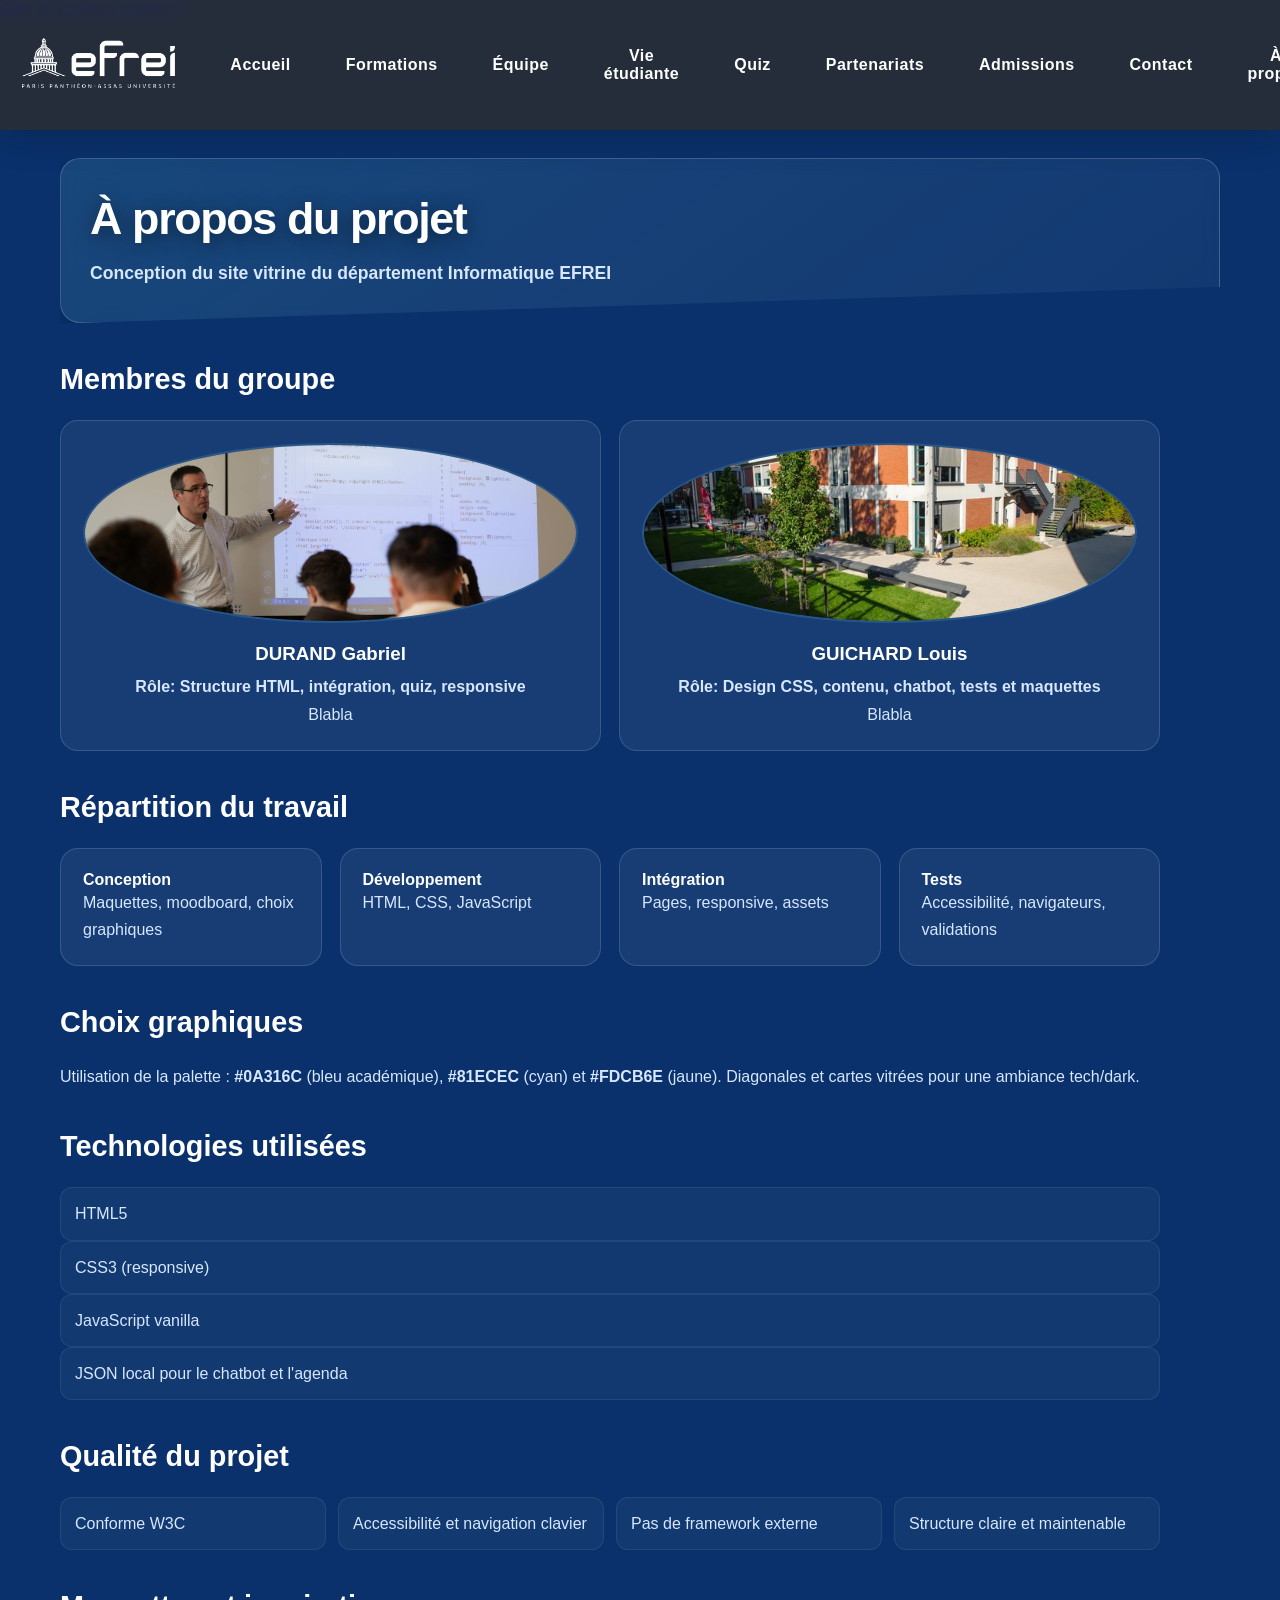
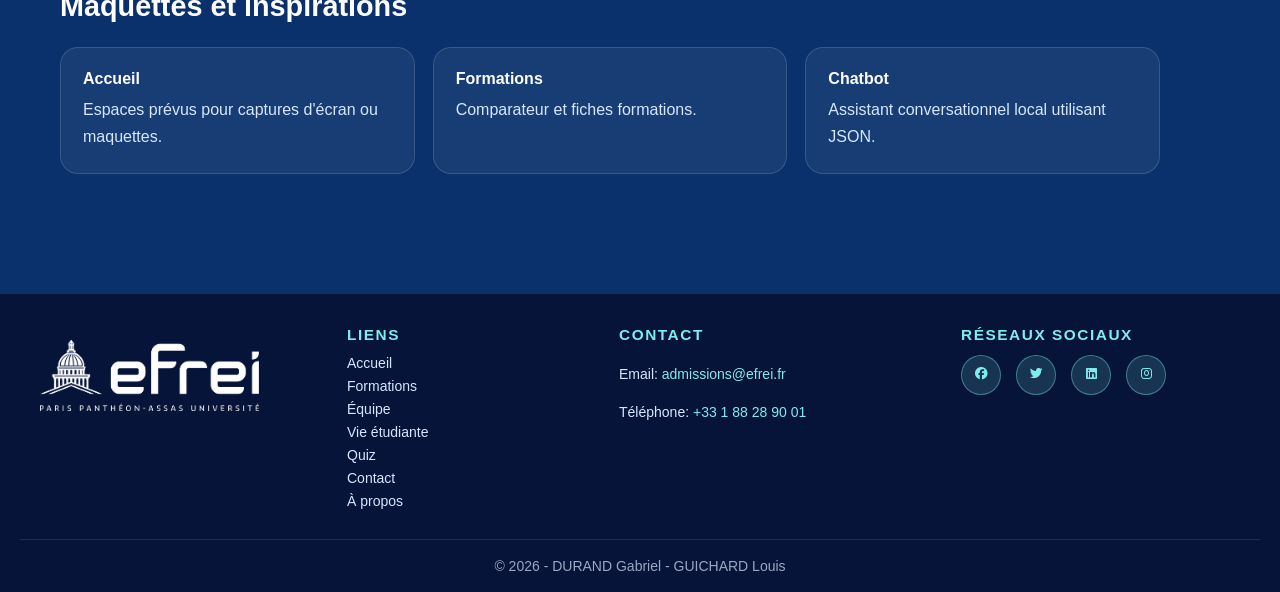
==== html/a-propos.html @ 3ad8672e "Ajout pages (a ameliorer) Co-Authored-By: xxLoops <118184696+xxLoops@users.noreply.github.com>" ====
<!DOCTYPE html>
<html lang="fr">
<head>
    <meta charset="UTF-8">
    <meta name="viewport" content="width=device-width, initial-scale=1.0">
    <title>À propos du projet</title>
    <link rel="stylesheet" href="../css/style.css">
    <link rel="stylesheet" href="../css/_append.css">
    <link rel="stylesheet" href="https://cdnjs.cloudflare.com/ajax/libs/font-awesome/6.5.0/css/all.min.css">
</head>
<body class="about-project-page">
    <a class="skip-link" href="#main-content">Aller au contenu principal</a>
    <header class="site-header">
        <nav class="header-nav" id="main-nav">
            <a class="logo-link" href="accueil.html">
                <img src="../data/LOGO_EFREI-PRINT_EFREI-WEB.png" alt="Logo EFREI" class="logo">
            </a>
            <button class="nav-toggle" aria-label="Ouvrir le menu" aria-expanded="false" aria-controls="main-nav">☰</button>
            <a href="accueil.html">Accueil</a>
            <a href="formations.html">Formations</a>
            <a href="equipe.html">Équipe</a>
            <a href="vie-etudiante.html">Vie étudiante</a>
            <a href="quiz.html">Quiz</a>
            <a href="partenariats.html">Partenariats</a>
            <a href="admissions.html">Admissions</a>
            <a href="contact.html">Contact</a>
            <a href="a-propos.html">À propos</a>
        </nav>
    </header>

    <main id="main-content" class="page-content formations-content">
        <section class="about-hero formations-hero">
            <div class="about-hero-inner">
                <h1>À propos du projet</h1>
                <p class="lead">Conception du site vitrine du département Informatique EFREI</p>
            </div>
        </section>

        <section class="member-grid">
            <h2>Membres du groupe</h2>
            <div class="members">
                <article class="member-card">
                    <img src="../data/Efrei-equipe.jpg" alt="Illustration du projet EFREI pour Gabriel DURAND">
                    <h3>DURAND Gabriel</h3>
                    <p class="role">Rôle: <span id="gabriel-role">Structure HTML, intégration, quiz, responsive</span></p>
                    <p class="bio">Blabla</p>
                </article>
                <article class="member-card">
                    <img src="../data/efrei-team-space.jpg" alt="Illustration du projet EFREI pour Louis GUICHARD">
                    <h3>GUICHARD Louis</h3>
                    <p class="role">Rôle: <span id="louis-role">Design CSS, contenu, chatbot, tests et maquettes</span></p>
                    <p class="bio">Blabla</p>
                </article>
            </div>
        </section>

        <section class="process-timeline">
            <h2>Répartition du travail</h2>
            <div class="timeline-grid">
                <div class="timeline-item"><strong>Conception</strong><p>Maquettes, moodboard, choix graphiques</p></div>
                <div class="timeline-item"><strong>Développement</strong><p>HTML, CSS, JavaScript</p></div>
                <div class="timeline-item"><strong>Intégration</strong><p>Pages, responsive, assets</p></div>
                <div class="timeline-item"><strong>Tests</strong><p>Accessibilité, navigateurs, validations</p></div>
            </div>
        </section>

        <section class="choices">
            <h2>Choix graphiques</h2>
            <p>Utilisation de la palette : <strong>#0A316C</strong> (bleu académique), <strong>#81ECEC</strong> (cyan) et <strong>#FDCB6E</strong> (jaune). Diagonales et cartes vitrées pour une ambiance tech/dark.</p>
        </section>

        <section class="technologies">
            <h2>Technologies utilisées</h2>
            <ul>
                <li>HTML5</li>
                <li>CSS3 (responsive)</li>
                <li>JavaScript vanilla</li>
                <li>JSON local pour le chatbot et l'agenda</li>
            </ul>
        </section>

        <section class="quality-grid">
            <h2>Qualité du projet</h2>
            <ul>
                <li>Conforme W3C</li>
                <li>Accessibilité et navigation clavier</li>
                <li>Pas de framework externe</li>
                <li>Structure claire et maintenable</li>
            </ul>
        </section>

        <section class="mockup-preview-grid">
            <h2>Maquettes et inspirations</h2>
            <div class="mockups">
                <article class="mockup-card">
                    <h4>Accueil</h4>
                    <p>Espaces prévus pour captures d'écran ou maquettes.</p>
                </article>
                <article class="mockup-card">
                    <h4>Formations</h4>
                    <p>Comparateur et fiches formations.</p>
                </article>
                <article class="mockup-card">
                    <h4>Chatbot</h4>
                    <p>Assistant conversationnel local utilisant JSON.</p>
                </article>
            </div>
        </section>
    </main>

    <footer>
        <div class="footer-content">
            <div class="footer-section">
                <img src="../data/LOGO_EFREI-PRINT_EFREI-WEB.png" alt="Logo EFREI" class="footer-logo">
            </div>
            <div class="footer-section">
                <h4>Liens</h4>
                <ul>
                    <li><a href="accueil.html">Accueil</a></li>
                    <li><a href="formations.html">Formations</a></li>
                    <li><a href="equipe.html">Équipe</a></li>
                    <li><a href="vie-etudiante.html">Vie étudiante</a></li>
                    <li><a href="quiz.html">Quiz</a></li>
                    <li><a href="contact.html">Contact</a></li>
                    <li><a href="a-propos.html">À propos</a></li>
                </ul>
            </div>
            <div class="footer-section">
                <h4>Contact</h4>
                <p>Email: <a href="mailto:admissions@efrei.fr">admissions@efrei.fr</a></p>
                <p>Téléphone: <a href="tel:+33188289001">+33 1 88 28 90 01</a></p>
            </div>
            <div class="footer-section">
                <h4>Réseaux sociaux</h4>
                <div class="social-links">
                    <a href="https://www.facebook.com/EfreiParis" target="_blank" rel="noopener noreferrer" aria-label="Suivre EFREI sur Facebook"><i class="fab fa-facebook"></i></a>
                    <a href="https://twitter.com/efrei_paris" target="_blank" rel="noopener noreferrer" aria-label="Suivre EFREI sur Twitter"><i class="fab fa-twitter"></i></a>
                    <a href="https://www.linkedin.com/school/efrei/" target="_blank" rel="noopener noreferrer" aria-label="Suivre EFREI sur LinkedIn"><i class="fab fa-linkedin"></i></a>
                    <a href="https://www.instagram.com/efrei_paris/" target="_blank" rel="noopener noreferrer" aria-label="Suivre EFREI sur Instagram"><i class="fab fa-instagram"></i></a>
                </div>
            </div>
        </div>
        <div class="footer-bottom">
            <p>&copy; 2026 - DURAND Gabriel - GUICHARD Louis</p>
        </div>
    </footer>

    <script src="../js/navigation.js"></script>
    <script src="../js/quickCards.js"></script>
    <script src="../js/chatbot.js"></script>
</body>
</html>
---- css/style.css ----
*, *::before, *::after {
    box-sizing: border-box;
}
@import url('https://fonts.googleapis.com/css2?family=Poppins:wght@400;600;700&display=swap');

body {
    font-family: 'Poppins', Arial, sans-serif;
    margin: 0;
    padding: 0;
    background-color: #0A316C;
    min-height: 100vh;
    overflow-x: hidden;
}
.accueil-page .hero-section {
    padding-top: 120px;
}
.stats-section {
    padding: 40px 20px 60px;
    max-width: 1200px;
    margin: 0 auto;
    color: #ffffff;
}
.section-subtitle {
    margin: 0 0 30px;
    font-size: 1.2em;
    font-weight: 700;
    letter-spacing: 0.18em;
    color: #81ECEC;
    text-transform: uppercase;
}
.stats-grid {
    display: grid;
    grid-template-columns: repeat(auto-fit, minmax(220px, 1fr));
    gap: 24px;
}
.quick-section {
    padding: 40px 20px 60px;
    max-width: 1200px;
    margin: 0 auto;
    color: #ffffff;
}
.quick-grid {
    display: grid;
    grid-template-columns: repeat(auto-fit, minmax(220px, 1fr));
    gap: 24px;
}
.quick-card {
    display: flex;
    flex-direction: column;
    position: relative;
    background: rgba(255, 255, 255, 0.06);
    border: 1px solid rgba(255, 255, 255, 0.15);
    border-radius: 18px;
    padding: 0;
    text-decoration: none;
    color: #ffffff;
    overflow: hidden;
    transition: transform 0.3s ease, border-color 0.3s ease, background-color 0.3s ease;
}
.quick-card:hover {
    transform: translateY(-6px);
    border-color: rgba(129, 236, 236, 0.6);
    background: rgba(255, 255, 255, 0.12);
}
.quick-card-media {
    width: 100%;
    min-height: 210px;
    background: linear-gradient(145deg, rgba(129, 236, 236, 0.1), rgba(255, 255, 255, 0.04));
}
.quick-card img,
.quick-card-media img {
    width: 100%;
    height: 100%;
    display: block;
    object-fit: cover;
}
.quick-card-content {
    padding: 24px;
    display: flex;
    flex-direction: column;
    justify-content: space-between;
    min-height: 160px;
}
.quick-card h3 {
    margin: 0 0 10px;
    font-size: 1.8rem;
}
.quick-card p {
    margin: 0;
    color: #d6e7ff;
    font-size: 1em;
    line-height: 1.7;
}
.quick-card-overlay {
    position: absolute;
    top: 0;
    left: 0;
    right: 0;
    bottom: 0;
    background: rgba(10, 49, 108, 0.75);
    display: flex;
    align-items: center;
    justify-content: center;
    font-size: 1.8rem;
    font-weight: 700;
    color: #ffffff;
    opacity: 0;
    transition: opacity 0.3s ease;
    z-index: 5;
    pointer-events: none;
}
.quick-card-overlay.active {
    opacity: 1;
}
.stat-card {
    background: rgba(255, 255, 255, 0.08);
    border: 1px solid rgba(255, 255, 255, 0.12);
    border-radius: 18px;
    padding: 28px 24px;
    backdrop-filter: blur(10px);
    box-shadow: 0 18px 40px rgba(0, 0, 0, 0.2);
    transition: transform 0.3s ease, border-color 0.3s ease;
}
.stat-card:hover {
    transform: translateY(-6px);
    border-color: rgba(129, 236, 236, 0.6);
}
.stat-card h2 {
    margin: 0 0 12px;
    font-size: 4rem;
    color: #ffffff;
    letter-spacing: -0.04em;
    font-weight: 800;
}
.stat-card p {
    margin: 0;
    color: #d6e7ff;
    font-size: 1.05em;
    line-height: 1.5;
}
.hero-section {
    position: relative;
    display: flex;
    flex-direction: column;
    justify-content: space-between;
    min-height: 80vh;
    background: url('../data/Efrei-campus.jpg') no-repeat center/cover;
    background-attachment: fixed;
    padding: 30px 20px 40px;
    border-radius: 0;
    overflow: hidden;
    box-shadow: 0 30px 60px rgba(0, 0, 0, 0.2);
    margin: 0;
    width: 100%;
    max-width: 100%;
}
.hero-section::before {
    content: '';
    position: absolute;
    inset: 0;
    background: linear-gradient(180deg, rgba(10, 49, 108, 0.65) 0%, rgba(10, 49, 108, 0.35) 40%, rgba(255, 255, 255, 0.05) 100%);
    z-index: 0;
}
header,
main {
    position: relative;
    z-index: 1;
}
.accueil-page header,
.site-header {
    background: rgba(10, 49, 108, 0.42);
    border: none;
    backdrop-filter: blur(10px);
    color: #ffffff;
    padding: 20px 20px 20px 40px;
    text-align: center;
    position: absolute;
    top: 20px;
    left: 20px;
    right: 20px;
    width: auto;
    font-family: 'Poppins', sans-serif;
}
.accueil-page header {
    z-index: 20;
    border-radius: 18px;
    transition: background-color 0.3s ease, box-shadow 0.3s ease, width 0.3s ease, left 0.3s ease, right 0.3s ease, top 0.3s ease, border-radius 0.3s ease;
}
.accueil-page.is-scrolled header {
    position: fixed;
    top: 0;
    left: 0;
    right: 0;
    width: 100%;
    border-radius: 0;
    background: rgba(45, 45, 45, 0.78);
    box-shadow: 0 10px 30px rgba(0, 0, 0, 0.18);
}
.header-nav {
    display: flex;
    align-items: center;
    justify-content: flex-start;
    gap: 40px;
}
.logo {
    height: 50px;
    width: auto;
    filter: brightness(0) invert(1);
}
nav {
    margin: 20px 0;
}
nav a {
    margin-right: 15px;
    text-decoration: none;
    color: #ffffff;
    font-weight: 600;
    font-family: 'Poppins', sans-serif;
    letter-spacing: 0.03em;
}
nav a:hover {
    color: #81ECEC;
}
main {
    text-align: left;
    align-self: flex-start;
    padding: 40px 30px;
    background: transparent;
    border-radius: 0;
    box-shadow: none;
    margin-top: auto;
    max-width: 600px;
}
.campus-image {
    width: 100%;
    max-width: 800px;
    height: auto;
    border-radius: 10px;
    margin-bottom: 30px;
}
main h1 {
    font-size: 3.5em;
    color: #ffffff;
    margin-bottom: 30px;
    font-weight: 700;
    font-family: 'Poppins', sans-serif;
    letter-spacing: -0.03em;
    text-shadow: 0 4px 20px rgba(0,0,0,0.5);
}
.cta-button {
    display: inline-block;
    background-color: #0A316C;
    color: #ffffff;
    padding: 15px 30px;
    border: none;
    border-radius: 5px;
    font-size: 1.2em;
    font-weight: bold;
    font-family: 'Poppins', sans-serif;
    text-decoration: none;
    cursor: pointer;
    transition: background-color 0.3s;
}
.cta-button:hover {
    background-color: #062147;
}
footer {
    background-color: #051438;
    color: #ffffff;
    padding: 32px 20px 18px;
    margin-top: 60px;
    font-size: 14px;
}

.footer-content {
    display: grid;
    grid-template-columns: repeat(auto-fit, minmax(200px, 1fr));
    max-width: 1200px;
    margin: 0 auto 23px;
    gap: 28px;
}

.footer-section {
    display: flex;
    flex-direction: column;
}

.footer-section:first-child {
    margin-right: 60px;
}

.footer-section:nth-child(3) {
    margin-left: -35px;
}

.footer-section h4 {
    margin: 0 0 11px;
    font-size: 1.1em;
    font-weight: 700;
    color: #81ECEC;
    text-transform: uppercase;
    letter-spacing: 0.1em;
}

.footer-logo {
    height: 100px;
    width: auto;
    object-fit: contain;
    filter: brightness(0) invert(1);
    margin-bottom: 10px;
}

.footer-section ul {
    list-style: none;
    padding: 0;
    margin: 0;
}

.footer-section ul li {
    margin-bottom: 7px;
}

.footer-section ul li a {
    color: #d6e7ff;
    text-decoration: none;
    transition: color 0.3s ease;
}

.footer-section ul li a:hover {
    color: #81ECEC;
}

.footer-section p {
    margin: 8px 0;
    color: #d6e7ff;
    line-height: 1.6;
}

.social-links {
    display: flex;
    gap: 15px;
}

.social-links a {
    display: inline-flex;
    align-items: center;
    justify-content: center;
    width: 40px;
    height: 40px;
    background: rgba(129, 236, 236, 0.15);
    border: 1px solid rgba(129, 236, 236, 0.4);
    border-radius: 50%;
    color: #81ECEC;
    text-decoration: none;
    transition: background-color 0.3s ease, border-color 0.3s ease;
    font-weight: 600;
    font-size: 0.9em;
}

.social-links a:hover {
    background: rgba(129, 236, 236, 0.3);
    border-color: #81ECEC;
}

.footer-bottom {
    text-align: center;
    padding-top: 18px;
    border-top: 1px solid rgba(255, 255, 255, 0.1);
    color: #9aa8c5;
}

.footer-bottom p {
    margin: 0;
}

.easteregg-mark {
    display: inline-block;
    width: 0.7em;
    height: 0.7em;
    vertical-align: middle;
    opacity: 0.45;
    object-fit: contain;
    margin-left: 2px;
}

.formations-page .site-header,
.quiz-page .site-header,
.contact-page .site-header,
.team-page .site-header,
.student-life-page .site-header,
.about-project-page .site-header,
.partners-page .site-header,
.admissions-page .site-header {
    position: fixed;
    top: 0;
    left: 0;
    right: 0;
    width: 100%;
    border-radius: 0;
    padding: 18px 22px;
    background: rgba(45, 45, 45, 0.78);
    box-shadow: 0 10px 30px rgba(0, 0, 0, 0.18);
    z-index: 30;
}

/* About page specific styles */
.about-project-page .about-hero {
    background: linear-gradient(135deg, rgba(10,49,108,0.95) 0%, rgba(10,49,108,0.85) 60%);
    color: #ffffff;
    padding: 80px 20px;
    clip-path: polygon(0 0, 100% 0, 100% 78%, 0 100%);
    text-align: left;
}
.about-project-page .about-hero .about-hero-inner {
    max-width: 1100px;
    margin: 0 auto;
}
.about-project-page .about-hero h1 {
    font-size: 2.6rem;
    margin: 0 0 8px;
}
.about-project-page .lead {
    color: #81ECEC;
    font-weight: 600;
}
.member-grid {
    max-width: 1100px;
    margin: 40px auto;
    padding: 0 20px;
}
.member-grid .members {
    display: grid;
    grid-template-columns: repeat(auto-fit, minmax(260px, 1fr));
    gap: 20px;
}
.member-card {
    background: rgba(255,255,255,0.04);
    border: 1px solid rgba(255,255,255,0.06);
    padding: 18px;
    border-radius: 12px;
    text-align: center;
}
.member-card img {
    width: 96px;
    height: 96px;
    border-radius: 50%;
    object-fit: cover;
    margin-bottom: 10px;
    border: 2px solid rgba(129,236,236,0.14);
}
.member-card h3 { margin: 6px 0; }
.member-card .role { color: #d6e7ff; font-weight:600; }

.process-timeline {
    max-width: 1100px;
    margin: 24px auto;
    padding: 0 20px 40px;
}
.timeline-grid {
    display: grid;
    grid-template-columns: repeat(auto-fit, minmax(180px, 1fr));
    gap: 16px;
}
.timeline-item {
    background: rgba(255,255,255,0.03);
    border: 1px solid rgba(255,255,255,0.06);
    padding: 18px;
    border-radius: 10px;
}

.choices, .technologies, .quality-grid, .mockup-preview-grid {
    max-width: 1100px;
    margin: 20px auto;
    padding: 0 20px 30px;
}
.quality-grid ul { list-style: none; padding:0; display:grid; grid-template-columns: repeat(auto-fit,minmax(200px,1fr)); gap:12px; }
.quality-grid ul li { background: rgba(255,255,255,0.03); padding:12px; border-radius:8px; }

.mockups { display:grid; grid-template-columns: repeat(auto-fit,minmax(220px,1fr)); gap:16px; }
.mockup-card { background: rgba(255,255,255,0.03); padding:16px; border-radius:12px; }

@media (max-width: 640px) {
    .about-project-page .about-hero { padding: 40px 12px; clip-path:none; }
    .header-nav { gap: 12px; }
    .social-links a { width: auto; height: auto; padding: 6px 10px; border-radius: 6px; }
}

/* Partners page styles */
.partners-page .partners-hero {
    background: linear-gradient(135deg, rgba(10,49,108,0.95) 0%, rgba(10,49,108,0.8) 60%);
    color: #fff;
    padding: 80px 20px;
    clip-path: polygon(0 0, 100% 0, 100% 78%, 0 100%);
}
.partners-page .partners-hero .lead { color: #81ECEC; font-weight:600; }
.partners-metrics .metrics-grid { display:grid; grid-template-columns: repeat(auto-fit,minmax(200px,1fr)); gap:16px; max-width:1100px; margin:20px auto; padding:0 20px; }
.metric-card { background: rgba(255,255,255,0.03); padding:20px; border-radius:12px; text-align:center; border:1px solid rgba(255,255,255,0.04); }
.metric-card h3 { margin:0 0 8px; color:#81ECEC; }
.career-timeline { max-width:1100px; margin:24px auto; padding:0 20px 20px; }
.timeline { display:flex; gap:12px; flex-wrap:wrap; }
.timeline-step { background: rgba(255,255,255,0.03); padding:14px 16px; border-radius:10px; border:1px solid rgba(255,255,255,0.04); }
.filters { max-width:1100px; margin:18px auto; padding:0 20px 12px; display:flex; gap:8px; flex-wrap:wrap; }
.filter-btn { background: transparent; border:1px solid rgba(129,236,236,0.18); color:#d6e7ff; padding:8px 12px; border-radius:8px; cursor:pointer; }
.filter-btn.active, .filter-btn:hover { background:#81ECEC; color:#05203a; border-color: #81ECEC; }
.table-wrap { max-width:1100px; margin:0 auto; padding:0 20px 30px; overflow:auto; }
.career-table { width:100%; border-collapse:collapse; min-width:800px; }
.career-table th, .career-table td { text-align:left; padding:12px 8px; border-bottom:1px solid rgba(255,255,255,0.04); color:#d6e7ff; }
.career-table thead th { background: rgba(10,49,108,0.3); color:#fff; }
.company-cards { display:grid; grid-template-columns: repeat(auto-fit,minmax(220px,1fr)); gap:16px; max-width:1100px; margin:0 auto; padding:0 20px 40px; }
.company-card { background: rgba(255,255,255,0.03); padding:16px; border-radius:12px; border:1px solid rgba(255,255,255,0.04); }
.partners-cta { text-align:center; padding:30px 20px 60px; }
.partners-cta .cta-buttons { display:flex; gap:12px; justify-content:center; flex-wrap:wrap; }
.partners-cta .cta-button { display:inline-block; padding:12px 18px; border-radius:8px; background:#0A316C; color:#fff; text-decoration:none; border:1px solid rgba(129,236,236,0.1); }
.partners-cta .cta-button:hover { background:#062147; }

@media (max-width:640px) {
    .partners-page .partners-hero { padding:40px 12px; clip-path:none; }
    .career-table { min-width:640px; }
}

/* Mobile navigation styles */
.nav-toggle {
    display: none;
    background: transparent;
    border: 1px solid rgba(255,255,255,0.08);
    color: #fff;
    padding: 8px 10px;
    border-radius: 8px;
    font-size: 1.2rem;
    cursor: pointer;
}
.header-nav.nav-open { position: fixed; inset: 0 0 0 0; background: rgba(5,20,40,0.98); flex-direction: column; padding: 24px; z-index: 60; overflow:auto; }
.header-nav.nav-open a { display:block; margin:12px 0; font-size:1.2rem; }

@media (max-width: 900px) {
    .nav-toggle { display: inline-flex; margin-left: 12px; }
    .header-nav { display:flex; align-items:center; gap:12px; flex-wrap:wrap; }
    .header-nav a { display:none; }
    .header-nav .logo-link { display:flex; align-items:center; }
    .header-nav.nav-open a { display:block; }
}

/* FAQ styles */
.faq-section { max-width:1100px; margin:20px auto; padding:0 20px 40px; }
.faq-item { margin-bottom:12px; }
.faq-question { width:100%; text-align:left; background: rgba(10,49,108,0.25); color:#fff; padding:12px 14px; border-radius:8px; border: none; cursor:pointer; font-weight:600; }
.faq-answer { background: rgba(255,255,255,0.03); padding:12px 14px; margin-top:8px; border-radius:8px; color:#d6e7ff; }




.formations-content {
    max-width: 1200px;
    width: 100%;
    margin: 0 auto;
    padding: 140px 20px 20px;
    align-self: auto;
    margin-top: 0;
}

.formations-hero {
    background: linear-gradient(145deg, rgba(129, 236, 236, 0.12), rgba(255, 255, 255, 0.04));
    border: 1px solid rgba(255, 255, 255, 0.18);
    border-radius: 20px;
    padding: 34px 28px;
    color: #ffffff;
    backdrop-filter: blur(8px);
    box-shadow: 0 20px 45px rgba(0, 0, 0, 0.2);
}

.formations-hero h1 {
    margin: 0 0 14px;
    font-size: 3rem;
    line-height: 1.15;
}

.formations-hero p {
    margin: 0;
    color: #d6e7ff;
    font-size: 1.1rem;
    line-height: 1.7;
    max-width: 800px;
}

.formations-block {
    position: relative;
    color: #ffffff;
    margin-top: 34px;
    padding-top: 12px;
}

.with-separator::before {
    content: '';
    position: absolute;
    top: -12px;
    left: 0;
    width: 100%;
    height: 1px;
    background: linear-gradient(90deg, rgba(129, 236, 236, 0), rgba(129, 236, 236, 0.8), rgba(129, 236, 236, 0));
}

.formations-block h2 {
    margin: 0 0 12px;
    font-size: 2rem;
    letter-spacing: -0.01em;
}

.formations-block p {
    margin: 0;
    color: #d6e7ff;
    font-size: 1.05rem;
    line-height: 1.7;
    max-width: 900px;
}

.formations-grid {
    margin-top: 20px;
    display: grid;
    grid-template-columns: repeat(auto-fit, minmax(290px, 1fr));
    gap: 22px;
}

.formation-card {
    display: flex;
    flex-direction: column;
    background: rgba(255, 255, 255, 0.06);
    border: 1px solid rgba(255, 255, 255, 0.14);
    border-radius: 18px;
    overflow: hidden;
    transition: transform 0.25s ease, border-color 0.25s ease, background-color 0.25s ease;
}

.formation-card:hover {
    transform: translateY(-5px);
    border-color: rgba(129, 236, 236, 0.7);
    background: rgba(255, 255, 255, 0.1);
}

.formation-card-media {
    min-height: 170px;
    display: flex;
    align-items: center;
    justify-content: center;
    color: rgba(255, 255, 255, 0.82);
    font-weight: 600;
    letter-spacing: 0.08em;
    text-transform: uppercase;
    font-size: 0.82rem;
    background:
        linear-gradient(145deg, rgba(129, 236, 236, 0.24), rgba(10, 49, 108, 0.35)),
        repeating-linear-gradient(
            -45deg,
            rgba(255, 255, 255, 0.12) 0,
            rgba(255, 255, 255, 0.12) 10px,
            rgba(255, 255, 255, 0.03) 10px,
            rgba(255, 255, 255, 0.03) 20px
        );
    border-bottom: 1px solid rgba(255, 255, 255, 0.16);
}

.formation-card-media img {
    width: 100%;
    height: 100%;
    display: block;
    object-fit: cover;
}

.team-card-media img {
    width: 100%;
    height: 100%;
    display: block;
    object-fit: cover;
}

.formation-card-body {
    padding: 22px;
}

.formation-card-body h3 {
    margin: 0 0 12px;
    font-size: 1.45rem;
}

.formation-card-body p {
    margin: 0;
    color: #d6e7ff;
    line-height: 1.6;
}

.formation-label {
    margin-top: 14px;
    margin-bottom: 6px;
    color: #81ECEC;
    font-size: 0.85rem;
    font-weight: 700;
    text-transform: uppercase;
    letter-spacing: 0.08em;
}

.formation-card ul {
    margin: 0;
    padding-left: 20px;
    color: #ffffff;
    line-height: 1.7;
}

.formation-link {
    display: inline-block;
    margin-top: 18px;
    text-decoration: none;
    color: #0A316C;
    background: #81ECEC;
    border-radius: 999px;
    padding: 10px 16px;
    font-size: 0.92rem;
    font-weight: 700;
    transition: transform 0.2s ease, background-color 0.2s ease;
}

.formation-link:hover {
    transform: translateY(-2px);
    background: #a2f6f6;
}

.pill-list {
    margin: 16px 0 0;
    padding: 0;
    list-style: none;
    display: flex;
    flex-wrap: wrap;
    gap: 10px;
}

.pill-list li {
    border: 1px solid rgba(129, 236, 236, 0.5);
    border-radius: 999px;
    padding: 9px 14px;
    color: #ffffff;
    background: rgba(129, 236, 236, 0.12);
    font-size: 0.95rem;
    font-weight: 600;
}

.formations-cta {
    display: flex;
    flex-wrap: wrap;
    gap: 12px;
    margin-top: 38px;
}

.formations-cta .cta-button {
    border-radius: 999px;
    padding: 13px 22px;
    background-color: #81ECEC;
    color: #0A316C;
    font-size: 1rem;
}

.formations-cta .cta-button:hover {
    background-color: #a2f6f6;
}

.formations-cta .cta-button.ghost {
    background: transparent;
    color: #ffffff;
    border: 1px solid rgba(255, 255, 255, 0.5);
}

.formations-cta .cta-button.ghost:hover {
    background: rgba(255, 255, 255, 0.16);
}

@media (max-width: 900px) {
    .formations-page .site-header,
    .quiz-page .site-header,
    .contact-page .site-header,
    .team-page .site-header,
    .student-life-page .site-header,
    .about-project-page .site-header,
    .partners-page .site-header,
    .admissions-page .site-header {
        padding: 14px 16px;
    }

    .formations-page .header-nav,
    .quiz-page .header-nav,
    .contact-page .header-nav,
    .team-page .header-nav,
    .student-life-page .header-nav,
    .about-project-page .header-nav,
    .partners-page .header-nav,
    .admissions-page .header-nav {
        gap: 16px;
        flex-wrap: wrap;
        justify-content: center;
    }

    .formations-content {
        padding-top: 165px;
    }

    .formations-hero h1 {
        font-size: 2.3rem;
    }
}

@media (max-width: 600px) {
    .formations-content {
        padding: 190px 14px 12px;
    }

    .formations-hero {
        padding: 24px 18px;
    }

    .formations-hero h1 {
        font-size: 2rem;
    }

    .formations-block h2 {
        font-size: 1.6rem;
    }

    .formation-card-body {
        padding: 18px;
    }

    .formations-cta {
        flex-direction: column;
        align-items: stretch;
    }

    .formations-cta .cta-button {
        text-align: center;
        width: 100%;
    }
}

.quiz-content {
    max-width: 1100px;
    width: 100%;
    margin: 0 auto;
    padding: 140px 20px 20px;
    align-self: auto;
    margin-top: 0;
}

.quiz-hero {
    background: linear-gradient(145deg, rgba(129, 236, 236, 0.12), rgba(255, 255, 255, 0.04));
    border: 1px solid rgba(255, 255, 255, 0.18);
    border-radius: 20px;
    padding: 34px 28px;
    color: #ffffff;
    backdrop-filter: blur(8px);
    box-shadow: 0 20px 45px rgba(0, 0, 0, 0.2);
}

.quiz-hero h1 {
    margin: 0 0 14px;
    font-size: 2.6rem;
    line-height: 1.15;
    white-space: nowrap;
}

.quiz-hero p {
    margin: 0;
    color: #d6e7ff;
    font-size: 1.1rem;
    line-height: 1.7;
    max-width: 850px;
}

.quiz-panel {
    margin-top: 32px;
    display: grid;
    gap: 22px;
}

.quiz-topbar,
.quiz-card,
.quiz-result {
    background: rgba(255, 255, 255, 0.06);
    border: 1px solid rgba(255, 255, 255, 0.14);
    border-radius: 18px;
    backdrop-filter: blur(10px);
    box-shadow: 0 18px 40px rgba(0, 0, 0, 0.18);
}

.quiz-topbar {
    display: flex;
    align-items: end;
    justify-content: space-between;
    gap: 20px;
    padding: 20px 22px;
}

.quiz-kicker {
    margin: 0 0 10px;
    color: #81ECEC;
    font-size: 0.85rem;
    font-weight: 700;
    text-transform: uppercase;
    letter-spacing: 0.08em;
}

.quiz-progress {
    width: min(520px, 100%);
    height: 12px;
    border-radius: 999px;
    background: rgba(255, 255, 255, 0.1);
    overflow: hidden;
}

.quiz-progress-bar {
    width: 0;
    height: 100%;
    border-radius: inherit;
    background: linear-gradient(90deg, #81ECEC, #a2f6f6);
    transition: width 0.3s ease;
}

.quiz-counter {
    margin: 0;
    color: #d6e7ff;
    font-weight: 600;
    white-space: nowrap;
}

.quiz-card,
.quiz-result {
    padding: 26px 24px;
    color: #ffffff;
}

.quiz-card h2,
.quiz-result h2 {
    margin: 0 0 10px;
    font-size: 2rem;
}

.quiz-help,
.quiz-result p {
    margin: 0;
    color: #d6e7ff;
    line-height: 1.7;
}

.quiz-options {
    display: grid;
    gap: 12px;
    margin-top: 22px;
}

.quiz-option {
    width: 100%;
    padding: 16px 18px;
    border-radius: 14px;
    border: 1px solid rgba(255, 255, 255, 0.16);
    background: rgba(255, 255, 255, 0.05);
    color: #ffffff;
    text-align: left;
    font: inherit;
    cursor: pointer;
    transition: transform 0.2s ease, border-color 0.2s ease, background-color 0.2s ease;
}

.quiz-option:hover {
    transform: translateY(-2px);
    border-color: rgba(129, 236, 236, 0.55);
    background: rgba(129, 236, 236, 0.12);
}

.quiz-option.selected {
    border-color: #81ECEC;
    background: rgba(129, 236, 236, 0.18);
    box-shadow: 0 0 0 1px rgba(129, 236, 236, 0.25) inset;
}

.quiz-actions {
    display: flex;
    flex-wrap: wrap;
    gap: 12px;
    margin-top: 24px;
}

.quiz-button {
    display: inline-flex;
    align-items: center;
    justify-content: center;
    border: 0;
    border-radius: 999px;
    padding: 13px 20px;
    background-color: #81ECEC;
    color: #0A316C;
    font-size: 1rem;
    font-weight: 700;
    text-decoration: none;
    cursor: pointer;
    transition: transform 0.2s ease, background-color 0.2s ease, opacity 0.2s ease;
}

.quiz-button:hover {
    transform: translateY(-2px);
    background-color: #a2f6f6;
}

.quiz-button:disabled {
    cursor: not-allowed;
    opacity: 0.55;
    transform: none;
}

.quiz-button.ghost {
    background: transparent;
    color: #ffffff;
    border: 1px solid rgba(255, 255, 255, 0.5);
}

.quiz-button.ghost:hover {
    background: rgba(255, 255, 255, 0.16);
}

.quiz-result-label {
    margin: 0 0 10px;
    color: #81ECEC;
    font-size: 0.85rem;
    font-weight: 700;
    text-transform: uppercase;
    letter-spacing: 0.08em;
}

.quiz-result ul {
    margin: 18px 0 0;
    padding-left: 20px;
    color: #ffffff;
    line-height: 1.8;
}

@media (max-width: 900px) {
    .quiz-page .site-header {
        padding: 14px 16px;
    }

    .quiz-page .header-nav {
        gap: 16px;
        flex-wrap: wrap;
        justify-content: center;
    }

    .quiz-content {
        padding-top: 165px;
    }

    .quiz-hero h1 {
        font-size: 2.3rem;
    }

    .quiz-topbar {
        align-items: start;
        flex-direction: column;
    }
}

@media (max-width: 600px) {
    .quiz-content {
        padding: 190px 14px 12px;
    }

    .quiz-hero {
        padding: 24px 18px;
    }

    .quiz-hero h1 {
        font-size: 2rem;
    }

    .quiz-card,
    .quiz-result,
    .quiz-topbar {
        padding: 18px;
    }

    .quiz-card h2,
    .quiz-result h2 {
        font-size: 1.6rem;
    }

    .quiz-actions {
        flex-direction: column;
        align-items: stretch;
    }

    .quiz-button {
        width: 100%;
    }
}

/* ======================== CONTACT PAGE ======================== */
.contact-content,
.team-content,
.student-life-content {
    max-width: 1200px;
    width: 100%;
    margin: 0 auto;
    padding: 140px 20px 20px;
    align-self: auto;
    margin-top: 0;
    color: #ffffff;
}

.contact-hero,
.team-hero,
.student-hero {
    background: linear-gradient(145deg, rgba(129, 236, 236, 0.12), rgba(255, 255, 255, 0.04));
    border: 1px solid rgba(255, 255, 255, 0.18);
    border-radius: 20px;
    padding: 34px 28px;
    color: #ffffff;
    backdrop-filter: blur(8px);
    box-shadow: 0 20px 45px rgba(0, 0, 0, 0.2);
    margin-bottom: 40px;
}

.contact-hero h1,
.team-hero h1,
.student-hero h1 {
    margin: 0 0 14px;
    font-size: 2.8rem;
    line-height: 1.15;
}

.contact-hero p,
.team-hero p,
.student-hero p {
    margin: 0;
    color: #d6e7ff;
    font-size: 1.1rem;
    line-height: 1.7;
    max-width: 900px;
}

/* Contact Form */
.contact-container {
    display: grid;
    grid-template-columns: 1fr 1fr;
    gap: 40px;
    margin-bottom: 50px;
}

.contact-form-section h2,
.contact-info-section h2 {
    font-size: 1.8rem;
    margin: 0 0 24px;
    color: #ffffff;
}

.contact-form {
    display: flex;
    flex-direction: column;
    gap: 20px;
}

.form-group {
    display: flex;
    flex-direction: column;
}

.form-group label {
    margin-bottom: 8px;
    color: #81ECEC;
    font-weight: 600;
    font-size: 0.95rem;
}

.form-group input,
.form-group textarea {
    background: rgba(255, 255, 255, 0.06);
    border: 1px solid rgba(255, 255, 255, 0.18);
    border-radius: 10px;
    padding: 12px 16px;
    color: #ffffff;
    font-family: 'Poppins', sans-serif;
    font-size: 1rem;
    transition: border-color 0.3s ease, background-color 0.3s ease;
}

.form-group input:focus,
.form-group textarea:focus {
    outline: none;
    border-color: #81ECEC;
    background: rgba(255, 255, 255, 0.1);
}

.form-group textarea {
    resize: vertical;
    min-height: 120px;
}

.contact-form .cta-button {
    background: #81ECEC;
    color: #0A316C;
    padding: 14px 24px;
    border-radius: 10px;
    font-weight: 700;
    cursor: pointer;
    border: none;
    transition: transform 0.2s ease, background-color 0.2s ease;
}

.contact-form .cta-button:hover {
    background: #a2f6f6;
    transform: translateY(-2px);
}

.success-message {
    color: #81ECEC;
    font-weight: 600;
    padding: 12px 16px;
    background: rgba(129, 236, 236, 0.12);
    border-left: 3px solid #81ECEC;
    border-radius: 4px;
    margin: 0;
}

/* Contact Info Section */
.contact-info-section {
    display: grid;
    grid-template-columns: 1fr;
    gap: 32px;
}

/* Contact Info Cards */
.contact-info-card,
.facility-card,
.value-card,
.project-card,
.event-card,
.club-category {
    background: rgba(255, 255, 255, 0.06);
    border: 1px solid rgba(255, 255, 255, 0.14);
    border-radius: 14px;
    padding: 24px;
    transition: transform 0.3s ease, border-color 0.3s ease;
    display: flex;
    flex-direction: column;
}

.contact-info-card:hover,
.facility-card:hover,
.value-card:hover,
.project-card:hover,
.event-card:hover {
    transform: translateY(-4px);
    border-color: rgba(129, 236, 236, 0.6);
}

.contact-info-card h3,
.facility-card h3,
.value-card h3,
.project-card h3,
.event-card h3 {
    margin: 0 0 12px;
    color: #81ECEC;
    font-size: 1.3rem;
}

.contact-info-card p,
.facility-card p,
.value-card p,
.project-card p,
.event-card p {
    margin: 0;
    color: #d6e7ff;
    line-height: 1.6;
}

.contact-info-card a,
.footer-section a {
    color: #81ECEC;
    text-decoration: none;
    transition: color 0.3s ease;
}

.contact-info-card a:hover,
.footer-section a:hover {
    color: #a2f6f6;
}

.about-section {
    background: linear-gradient(145deg, rgba(129, 236, 236, 0.08), rgba(255, 255, 255, 0.02));
    border: 1px solid rgba(255, 255, 255, 0.12);
    border-radius: 14px;
    padding: 32px;
    color: #ffffff;
}

.about-section h2 {
    margin: 0 0 16px;
    font-size: 1.6rem;
    color: #81ECEC;
}

.about-section p {
    margin: 12px 0;
    color: #d6e7ff;
    line-height: 1.7;
}

/* ======================== TEAM PAGE ======================== */
.team-section,
.student-section {
    margin-bottom: 50px;
}

.team-section h2,
.student-section h2 {
    font-size: 2rem;
    margin: 0 0 12px;
    color: #ffffff;
}

.team-section > p,
.student-section > p {
    color: #d6e7ff;
    font-size: 1.05rem;
    line-height: 1.7;
    margin-bottom: 30px;
    max-width: 900px;
}

.team-grid {
    display: grid;
    grid-template-columns: repeat(auto-fit, minmax(300px, 1fr));
    gap: 24px;
    margin-top: 24px;
}

.team-card {
    display: flex;
    flex-direction: column;
    background: rgba(255, 255, 255, 0.06);
    border: 1px solid rgba(255, 255, 255, 0.14);
    border-radius: 14px;
    overflow: hidden;
    transition: transform 0.3s ease, border-color 0.3s ease;
}

.team-card:hover {
    transform: translateY(-6px);
    border-color: rgba(129, 236, 236, 0.7);
}

.team-card-media {
    width: 100%;
    height: 180px;
    background: linear-gradient(135deg, rgba(129, 236, 236, 0.2), rgba(10, 49, 108, 0.3));
    display: flex;
    align-items: center;
    justify-content: center;
    border-bottom: 1px solid rgba(255, 255, 255, 0.12);
}

.placeholder-avatar {
    width: 100px;
    height: 100px;
    border-radius: 50%;
    background: linear-gradient(135deg, #81ECEC, #0A316C);
    display: flex;
    align-items: center;
    justify-content: center;
    font-size: 2rem;
    font-weight: 700;
    color: #ffffff;
}

.team-card-body {
    padding: 20px;
    flex: 1;
}

.team-card h3 {
    margin: 0 0 8px;
    font-size: 1.3rem;
    color: #ffffff;
}

.team-role {
    margin: 0 0 12px;
    color: #81ECEC;
    font-size: 0.9rem;
    font-weight: 600;
    text-transform: uppercase;
    letter-spacing: 0.08em;
}

.team-description {
    margin: 0 0 12px;
    color: #d6e7ff;
    font-size: 0.95rem;
    line-height: 1.6;
}

.team-expertise {
    margin: 12px 0 0;
    padding: 12px;
    background: rgba(129, 236, 236, 0.1);
    border-left: 2px solid #81ECEC;
    color: #d6e7ff;
    font-size: 0.9rem;
    border-radius: 4px;
}

.team-values {
    margin-top: 50px;
}

.values-grid {
    display: grid;
    grid-template-columns: repeat(auto-fit, minmax(280px, 1fr));
    gap: 24px;
}

/* ======================== STUDENT LIFE PAGE ======================== */
.facilities-grid {
    display: grid;
    grid-template-columns: repeat(auto-fit, minmax(200px, 1fr));
    gap: 16px;
    margin-top: 24px;
}

.facility-icon,
.project-icon {
    font-size: 2.5rem;
    margin-bottom: 12px;
}

.clubs-showcase {
    display: grid;
    grid-template-columns: repeat(auto-fit, minmax(280px, 1fr));
    gap: 20px;
    margin-top: 24px;
}

.club-category {
    background: rgba(255, 255, 255, 0.06);
    border: 1px solid rgba(255, 255, 255, 0.14);
    border-radius: 14px;
    padding: 24px;
    transition: transform 0.3s ease, border-color 0.3s ease;
}

.club-category:hover {
    transform: translateY(-4px);
    border-color: rgba(129, 236, 236, 0.6);
}

.club-category h3 {
    margin: 0 0 16px;
    color: #81ECEC;
    font-size: 1.25rem;
}

.club-category ul {
    list-style: none;
    padding: 0;
    margin: 0;
}

.club-category li {
    color: #d6e7ff;
    padding: 8px 0;
    border-bottom: 1px solid rgba(255, 255, 255, 0.08);
    font-size: 0.95rem;
}

.club-category li a {
    color: inherit;
    text-decoration: none;
    transition: 0.3s;
    display: inline-block;
}

.club-category li a:hover {
    color: #4fd1c5;
    padding-left: 5px;
}

.club-category li:last-child {
    border-bottom: none;
}

.projects-grid {
    display: grid;
    grid-template-columns: repeat(auto-fit, minmax(220px, 1fr));
    gap: 16px;
    margin-top: 24px;
}

.project-card {
    background: rgba(255, 255, 255, 0.06);
    border: 1px solid rgba(255, 255, 255, 0.14);
    border-radius: 14px;
    padding: 20px;
    text-align: center;
    transition: transform 0.3s ease, border-color 0.3s ease;
}

.project-card:hover {
    transform: translateY(-4px);
    border-color: rgba(129, 236, 236, 0.6);
}

.events-grid {
    display: grid;
    grid-template-columns: repeat(auto-fit, minmax(280px, 1fr));
    gap: 16px;
    margin-top: 24px;
}

.event-card {
    background: rgba(255, 255, 255, 0.06);
    border: 1px solid rgba(255, 255, 255, 0.14);
    border-radius: 14px;
    padding: 20px;
    transition: transform 0.3s ease, border-color 0.3s ease;
}

.event-card:hover {
    transform: translateY(-4px);
    border-color: rgba(129, 236, 236, 0.6);
}

.student-cta {
    text-align: center;
    margin-top: 50px;
    padding: 40px;
    background: linear-gradient(145deg, rgba(129, 236, 236, 0.08), rgba(255, 255, 255, 0.02));
    border: 1px solid rgba(255, 255, 255, 0.12);
    border-radius: 14px;
}

.student-cta h2 {
    font-size: 2rem;
    margin: 0 0 12px;
    color: #81ECEC;
}

.student-cta p {
    color: #d6e7ff;
    font-size: 1.1rem;
    margin: 0 0 24px;
}

.student-cta .cta-button {
    margin: 0 12px;
    padding: 14px 24px;
    border-radius: 999px;
}

.student-cta .cta-button:first-of-type {
    background: #81ECEC;
    color: #0A316C;
}

.student-cta .cta-button.ghost {
    background: transparent;
    color: #ffffff;
    border: 1px solid rgba(255, 255, 255, 0.5);
}

/* ======================== RESPONSIVE ======================== */
@media (max-width: 900px) {
    .contact-content,
    .team-content,
    .student-life-content {
        padding-top: 165px;
    }

    .contact-container {
        grid-template-columns: 1fr;
        gap: 30px;
    }

    .contact-hero h1,
    .team-hero h1,
    .student-hero h1 {
        font-size: 2.3rem;
    }
}

@media (max-width: 600px) {
    .contact-content,
    .team-content,
    .student-life-content {
        padding: 190px 14px 12px;
    }

    .contact-hero,
    .team-hero,
    .student-hero {
        padding: 24px 18px;
    }

    .contact-hero h1,
    .team-hero h1,
    .student-hero h1 {
        font-size: 2rem;
    }

    .team-grid {
        grid-template-columns: 1fr;
    }

    .clubs-showcase {
        grid-template-columns: 1fr;
    }

    .student-cta {
        padding: 20px;
    }

    .student-cta .cta-button {
        display: block;
        width: 100%;
        margin: 8px 0;
    }
}

/* ======================== CHATBOT STYLES ======================== */
#chatbot-bubble {
    position: fixed;
    bottom: 24px;
    right: 24px;
    width: 60px;
    height: 60px;
    border-radius: 50%;
    background: linear-gradient(135deg, #81ECEC, #0A316C);
    border: 2px solid #81ECEC;
    color: #ffffff;
    font-size: 24px;
    cursor: pointer;
    display: flex;
    align-items: center;
    justify-content: center;
    box-shadow: 0 4px 16px rgba(129, 236, 236, 0.3);
    transition: transform 0.3s ease, box-shadow 0.3s ease;
    z-index: 999;
}

#chatbot-bubble:hover {
    transform: scale(1.1);
    box-shadow: 0 6px 24px rgba(129, 236, 236, 0.5);
}

#chatbot-container {
    position: fixed;
    bottom: -500px;
    right: 24px;
    width: 350px;
    max-height: 500px;
    background: rgba(10, 49, 108, 0.98);
    border: 1px solid rgba(129, 236, 236, 0.3);
    border-radius: 14px;
    box-shadow: 0 10px 40px rgba(0, 0, 0, 0.4);
    display: flex;
    flex-direction: column;
    overflow: hidden;
    backdrop-filter: blur(10px);
    transition: bottom 0.3s ease;
    z-index: 999;
}

#chatbot-container.active {
    bottom: 100px;
}

.chatbot-header {
    background: linear-gradient(135deg, #81ECEC, rgba(129, 236, 236, 0.7));
    padding: 16px;
    color: #0A316C;
    display: flex;
    justify-content: space-between;
    align-items: center;
}

.chatbot-header h3 {
    margin: 0;
    font-size: 1.1rem;
    font-weight: 700;
}

#chatbot-close {
    background: transparent;
    border: none;
    color: #0A316C;
    font-size: 20px;
    cursor: pointer;
    padding: 0;
    width: 24px;
    height: 24px;
    display: flex;
    align-items: center;
    justify-content: center;
    font-weight: bold;
    transition: transform 0.2s ease;
}

#chatbot-close:hover {
    transform: scale(1.2);
}

#chatbot-messages {
    flex: 1;
    overflow-y: auto;
    padding: 16px;
    display: flex;
    flex-direction: column;
    gap: 12px;
    color: #ffffff;
}

#chatbot-messages::-webkit-scrollbar {
    width: 6px;
}

#chatbot-messages::-webkit-scrollbar-track {
    background: rgba(255, 255, 255, 0.05);
    border-radius: 3px;
}

#chatbot-messages::-webkit-scrollbar-thumb {
    background: rgba(129, 236, 236, 0.3);
    border-radius: 3px;
}

#chatbot-messages::-webkit-scrollbar-thumb:hover {
    background: rgba(129, 236, 236, 0.5);
}

.chatbot-message {
    padding: 10px 12px;
    border-radius: 10px;
    max-width: 85%;
    word-wrap: break-word;
    font-size: 0.95rem;
    line-height: 1.4;
}

.user-message {
    align-self: flex-end;
    background: #81ECEC;
    color: #0A316C;
    font-weight: 600;
}

.bot-message {
    align-self: flex-start;
    background: rgba(255, 255, 255, 0.1);
    color: #d6e7ff;
    border: 1px solid rgba(129, 236, 236, 0.3);
}

.chatbot-quick-buttons {
    padding: 12px;
    display: flex;
    flex-direction: column;
    gap: 8px;
    border-top: 1px solid rgba(129, 236, 236, 0.2);
}

.chatbot-quick-btn {
    background: rgba(129, 236, 236, 0.15);
    border: 1px solid rgba(129, 236, 236, 0.4);
    color: #81ECEC;
    padding: 8px 12px;
    border-radius: 8px;
    cursor: pointer;
    font-size: 0.85rem;
    font-weight: 600;
    transition: all 0.2s ease;
    text-align: left;
}

.chatbot-quick-btn:hover {
    background: rgba(129, 236, 236, 0.3);
    border-color: #81ECEC;
    transform: translateX(4px);
}

#chatbot-form {
    display: flex;
    gap: 8px;
    padding: 12px;
    border-top: 1px solid rgba(129, 236, 236, 0.2);
}

#chatbot-input {
    flex: 1;
    background: rgba(255, 255, 255, 0.08);
    border: 1px solid rgba(129, 236, 236, 0.3);
    border-radius: 8px;
    padding: 10px 12px;
    color: #ffffff;
    font-family: 'Poppins', sans-serif;
    font-size: 0.9rem;
    transition: border-color 0.2s ease;
}

#chatbot-input:focus {
    outline: none;
    border-color: #81ECEC;
    background: rgba(255, 255, 255, 0.12);
}

#chatbot-input::placeholder {
    color: rgba(255, 255, 255, 0.5);
}

.chatbot-send-btn {
    background: #81ECEC;
    border: none;
    color: #0A316C;
    width: 36px;
    height: 36px;
    border-radius: 8px;
    cursor: pointer;
    font-weight: 700;
    transition: all 0.2s ease;
    display: flex;
    align-items: center;
    justify-content: center;
}

.chatbot-send-btn:hover {
    background: #a2f6f6;
    transform: scale(1.05);
}

.chatbot-send-btn:active {
    transform: scale(0.95);
}

/* Mobile responsive */
@media (max-width: 480px) {
    #chatbot-container {
        width: calc(100% - 48px);
        max-width: none;
        bottom: -500px;
        right: 24px;
        left: 24px;
    }

    #chatbot-container.active {
        bottom: 100px;
    }

    #chatbot-bubble {
        bottom: 20px;
        right: 20px;
    }

    .chatbot-message {
        max-width: 90%;
    }
}
.contact-page .contact-content,
.team-page .team-content,
.student-life-page .student-life-content {
    padding-top: 140px;
}

@media (max-width: 900px) {
    .contact-page .contact-content,
    .team-page .team-content,
    .student-life-page .student-life-content {
        padding-top: 140px;
    }
}

@media (max-width: 600px) {
    .contact-page .contact-content,
    .team-page .team-content,
    .student-life-page .student-life-content {
        padding: 140px 14px 12px;
    }
}

/* import appended styles */
@import url('./_append.css');
---- css/_append.css ----
/* ===== SHARED PAGE SHELL ===== */
.about-project-page .site-header,
.partners-page .site-header,
.admissions-page .site-header {
    position: fixed;
    top: 0;
    left: 0;
    right: 0;
    width: 100%;
    border-radius: 0;
    padding: 18px 22px;
    background: rgba(45, 45, 45, 0.78);
    box-shadow: 0 10px 30px rgba(0, 0, 0, 0.18);
    z-index: 30;
}

.about-project-page main,
.partners-page main,
.admissions-page main {
    max-width: 1200px;
    margin: 0 auto;
    padding: 140px 20px 20px;
    color: #ffffff;
}

.about-project-page .about-hero,
.partners-page .partners-hero,
.admissions-page .partners-hero,
.admissions-page .admissions-hero {
    background: linear-gradient(145deg, rgba(129, 236, 236, 0.12), rgba(255, 255, 255, 0.04));
    border: 1px solid rgba(255, 255, 255, 0.18);
    border-radius: 20px;
    padding: 34px 28px;
    color: #ffffff;
    backdrop-filter: blur(8px);
    box-shadow: 0 20px 45px rgba(0, 0, 0, 0.2);
    margin: 0 0 40px;
}

.about-project-page .about-hero h1,
.partners-page .partners-hero h1,
.admissions-page .partners-hero h1,
.admissions-page .admissions-hero h1 {
    margin: 0 0 14px;
    font-size: 2.8rem;
    line-height: 1.15;
}

.about-project-page .about-hero .lead,
.partners-page .partners-hero .lead,
.admissions-page .partners-hero .lead,
.admissions-page .admissions-hero .lead {
    margin: 0;
    color: #d6e7ff;
    font-size: 1.1rem;
    line-height: 1.7;
}

/* Card grids and layouts */
.about-project-page .member-grid,
.about-project-page .process-timeline,
.about-project-page .choices,
.about-project-page .technologies,
.about-project-page .quality-grid,
.about-project-page .mockup-preview-grid,
.partners-page .partners-metrics,
.partners-page .career-timeline,
.partners-page .metiers,
.partners-page .relations,
.admissions-page .admissions-paths,
.admissions-page .application-steps,
.admissions-page .faq-section,
.admissions-page .campus-access,
.admissions-page .admissions-cta {
    margin: 0 0 40px;
    padding: 0;
}

.about-project-page .member-grid h2,
.about-project-page .process-timeline h2,
.about-project-page .choices h2,
.about-project-page .technologies h2,
.about-project-page .quality-grid h2,
.about-project-page .mockup-preview-grid h2,
.partners-page .partners-metrics h2,
.partners-page .career-timeline h2,
.partners-page .metiers h2,
.partners-page .relations h2,
.admissions-page .admissions-paths h2,
.admissions-page .application-steps h2,
.admissions-page .faq-section h2,
.admissions-page .campus-access h2 {
    margin: 0 0 24px;
    color: #ffffff;
    font-size: 1.8rem;
    font-weight: 700;
}

.about-project-page .members,
.about-project-page .timeline-grid,
.about-project-page .mockups,
.partners-page .metrics-grid,
.admissions-page .paths-grid,
.partners-page .company-cards {
    display: grid;
    grid-template-columns: repeat(auto-fit, minmax(240px, 1fr));
    gap: 18px;
}

/* Card styles */
.about-project-page .member-card,
.about-project-page .timeline-item,
.about-project-page .mockup-card,
.partners-page .metric-card,
.admissions-page .path-card,
.partners-page .company-card,
.admissions-page .steps-list li {
    background: rgba(255, 255, 255, 0.06);
    border: 1px solid rgba(255, 255, 255, 0.14);
    border-radius: 18px;
    overflow: hidden;
    transition: transform 0.25s ease, border-color 0.25s ease, background-color 0.25s ease;
    padding: 22px;
}

.about-project-page .member-card:hover,
.about-project-page .timeline-item:hover,
.about-project-page .mockup-card:hover,
.partners-page .metric-card:hover,
.admissions-page .path-card:hover,
.partners-page .company-card:hover,
.admissions-page .steps-list li:hover {
    transform: translateY(-5px);
    border-color: rgba(129, 236, 236, 0.7);
    background: rgba(255, 255, 255, 0.1);
}

.about-project-page .member-card img,
.about-project-page .mockup-card img {
    width: 100%;
    height: 180px;
    object-fit: cover;
    margin-bottom: 16px;
}

.about-project-page .member-card h3,
.about-project-page .timeline-item strong,
.about-project-page .mockup-card h4,
.partners-page .metric-card h3,
.admissions-page .path-card h3,
.partners-page .company-card h3 {
    margin: 0 0 8px;
    color: #ffffff;
    font-weight: 700;
}

.about-project-page .member-card .role,
.about-project-page .member-card .bio,
.about-project-page .timeline-item p,
.about-project-page .mockup-card p,
.partners-page .metric-card p,
.admissions-page .path-card p,
.partners-page .company-card p,
.about-project-page .choices p,
.about-project-page .technologies li,
.about-project-page .quality-grid li,
.admissions-page .faq-answer,
.admissions-page .campus-map {
    color: #d6e7ff;
    line-height: 1.7;
    margin: 0;
}

/* Partnerships metrics - enlargement */
.partners-page .metric-card h3 {
    font-size: 30px !important;
    line-height: 1.15 !important;
    margin-bottom: 10px !important;
}

.partners-page .metric-card p {
    font-size: 16px !important;
    line-height: 1.55 !important;
}

/* Lists */
.about-project-page .quality-grid ul,
.about-project-page .technologies ul,
.admissions-page .steps-list {
    list-style: none;
    padding: 0;
    margin: 0;
}

.about-project-page .quality-grid ul {
    display: grid;
    grid-template-columns: repeat(auto-fit, minmax(220px, 1fr));
    gap: 12px;
}

.about-project-page .quality-grid ul li,
.about-project-page .technologies li {
    padding: 12px 14px;
    border-radius: 12px;
    background: rgba(255, 255, 255, 0.04);
    border: 1px solid rgba(255, 255, 255, 0.08);
}

.admissions-page .steps-list li {
    position: relative;
    padding-left: 30px;
}

.admissions-page .steps-list li::before {
    content: '';
    position: absolute;
    top: 0;
    left: 0;
    right: 0;
    height: 3px;
    background: linear-gradient(90deg, #81ECEC, #FDCB6E);
}

/* Timeline and steps */
.partners-page .timeline {
    display: flex;
    flex-wrap: wrap;
    gap: 12px;
    margin: 0;
}

.partners-page .timeline-step {
    background: rgba(255, 255, 255, 0.04);
    border: 1px solid rgba(255, 255, 255, 0.08);
    padding: 14px 16px;
    border-radius: 12px;
    color: #d6e7ff;
}

/* Filters */
.partners-page .filters,
.formations-filters {
    display: flex;
    gap: 8px;
    flex-wrap: wrap;
    margin: 0 0 24px;
}

.partners-page .filter-btn,
.formations-filters .filter-btn {
    background: transparent;
    border: 1px solid rgba(129, 236, 236, 0.18);
    color: #d6e7ff;
    padding: 8px 12px;
    border-radius: 8px;
    cursor: pointer;
    transition: all 0.2s ease;
}

.partners-page .filter-btn:hover,
.formations-filters .filter-btn:hover {
    background: rgba(129, 236, 236, 0.12);
    border-color: #81ECEC;
}

.partners-page .filter-btn.active,
.partners-page .filter-btn:active,
.formations-filters .filter-btn.active {
    background: #81ECEC;
    color: #0A316C;
    border-color: #81ECEC;
}

/* Tables */
.partners-page .table-wrap {
    overflow: auto;
    border-radius: 18px;
    border: 1px solid rgba(255, 255, 255, 0.12);
    background: rgba(255, 255, 255, 0.04);
}

.partners-page .career-table {
    width: 100%;
    border-collapse: collapse;
    min-width: 760px;
}

.partners-page .career-table th,
.partners-page .career-table td {
    text-align: left;
    padding: 14px 12px;
    border-bottom: 1px solid rgba(255, 255, 255, 0.06);
    color: #d6e7ff;
}

.partners-page .career-table thead th {
    background: rgba(10, 49, 108, 0.3);
    color: #ffffff;
}

/* FAQ */
.admissions-page .faq-list {
    display: flex;
    flex-direction: column;
    gap: 12px;
}

.admissions-page .faq-item {
    background: rgba(255, 255, 255, 0.04);
    border: 1px solid rgba(255, 255, 255, 0.08);
    border-radius: 12px;
    overflow: hidden;
}

.admissions-page .faq-question {
    width: 100%;
    text-align: left;
    background: transparent;
    color: #ffffff;
    padding: 14px 16px;
    border: none;
    cursor: pointer;
    font-weight: 600;
}

/* CTA buttons */
.admissions-page .admissions-cta,
.partners-page .partners-cta {
    text-align: center;
}

.admissions-page .cta-button,
.partners-page .cta-button {
    display: inline-block;
    background: #81ECEC;
    color: #0A316C;
    padding: 12px 20px;
    border-radius: 999px;
    font-weight: 700;
    text-decoration: none;
}

/* Agenda Section */
.agenda-section {
    padding: 40px 20px 60px;
    max-width: 1200px;
    margin: 0 auto;
    color: #ffffff;
}

#agenda-filters {
    display: flex;
    gap: 12px;
    flex-wrap: wrap;
    margin-bottom: 30px;
}

#agenda-filters .filter-btn {
    background: transparent;
    border: 1px solid rgba(129, 236, 236, 0.3);
    color: #d6e7ff;
    padding: 10px 18px;
    border-radius: 8px;
    cursor: pointer;
    font-size: 0.9rem;
    font-weight: 600;
    transition: all 0.2s ease;
}

#agenda-filters .filter-btn:hover {
    border-color: #81ECEC;
    background: rgba(129, 236, 236, 0.1);
    color: #81ECEC;
}

#agenda-filters .filter-btn.active {
    background: #81ECEC;
    color: #0A316C;
    border-color: #81ECEC;
}

#agenda-cards {
    display: grid !important;
    grid-template-columns: repeat(auto-fit, minmax(280px, 1fr)) !important;
    gap: 24px !important;
}

.event-card {
    background: rgba(255, 255, 255, 0.06);
    border: 1px solid rgba(255, 255, 255, 0.12);
    padding: 24px;
    border-radius: 18px;
    transition: all 0.3s ease;
    display: flex;
    flex-direction: column;
    gap: 12px;
}

.event-card:hover {
    transform: translateY(-6px);
    border-color: rgba(129, 236, 236, 0.6);
    background: rgba(255, 255, 255, 0.12);
}

.event-card h3 {
    margin: 0;
    color: #ffffff;
    font-size: 1.25rem;
    font-weight: 700;
    line-height: 1.3;
}

.event-card .event-date {
    margin: 0;
    color: #81ECEC;
    font-size: 0.9rem;
    font-weight: 600;
}

.event-card p {
    margin: 0;
    color: #d6e7ff;
    font-size: 0.95rem;
    line-height: 1.5;
}

.event-card a {
    color: #81ECEC;
    text-decoration: none;
    font-weight: 600;
    transition: color 0.2s ease;
}

.event-card a:hover {
    color: #FDCB6E;
}

/* Chatbot styles */
.chatbot-suggestions {
    display: flex;
    gap: 8px;
    flex-wrap: wrap;
    padding: 8px 12px 16px;
}

.chatbot-suggestion-btn {
    background: rgba(255, 255, 255, 0.06);
    border: 1px solid rgba(129, 236, 236, 0.18);
    color: #d6e7ff;
    padding: 8px 10px;
    border-radius: 8px;
    cursor: pointer;
    transition: all 0.2s ease;
    font-size: 0.85rem;
}

.chatbot-suggestion-btn:hover {
    background: #81ECEC;
    color: #0A316C;
    border-color: #81ECEC;
}

.chatbot-cta {
    display: inline-block;
    padding: 8px 12px;
    background: #81ECEC;
    color: #0A316C;
    border-radius: 8px;
    text-decoration: none;
    font-weight: 700;
    transition: all 0.2s ease;
}

.chatbot-cta:hover {
    background: #a2f6f6;
}

/* Mobile responsive */
@media (max-width: 640px) {
    .about-project-page .about-hero,
    .partners-page .partners-hero,
    .admissions-page .partners-hero,
    .admissions-page .admissions-hero {
        margin-top: 100px;
        padding: 28px 20px;
        border-radius: 16px;
    }

    .about-project-page .about-hero h1,
    .partners-page .partners-hero h1,
    .admissions-page .partners-hero h1,
    .admissions-page .admissions-hero h1 {
        font-size: 2.1rem;
    }

    .partners-page .career-table {
        min-width: 640px;
    }

    .about-project-page .members,
    .about-project-page .timeline-grid,
    .about-project-page .mockups,
    .partners-page .metrics-grid,
    .admissions-page .paths-grid,
    .partners-page .company-cards,
    .about-project-page .quality-grid ul {
        grid-template-columns: 1fr;
    }

    .partners-page .timeline {
        flex-direction: column;
    }

    #agenda-cards {
        grid-template-columns: 1fr !important;
    }
}
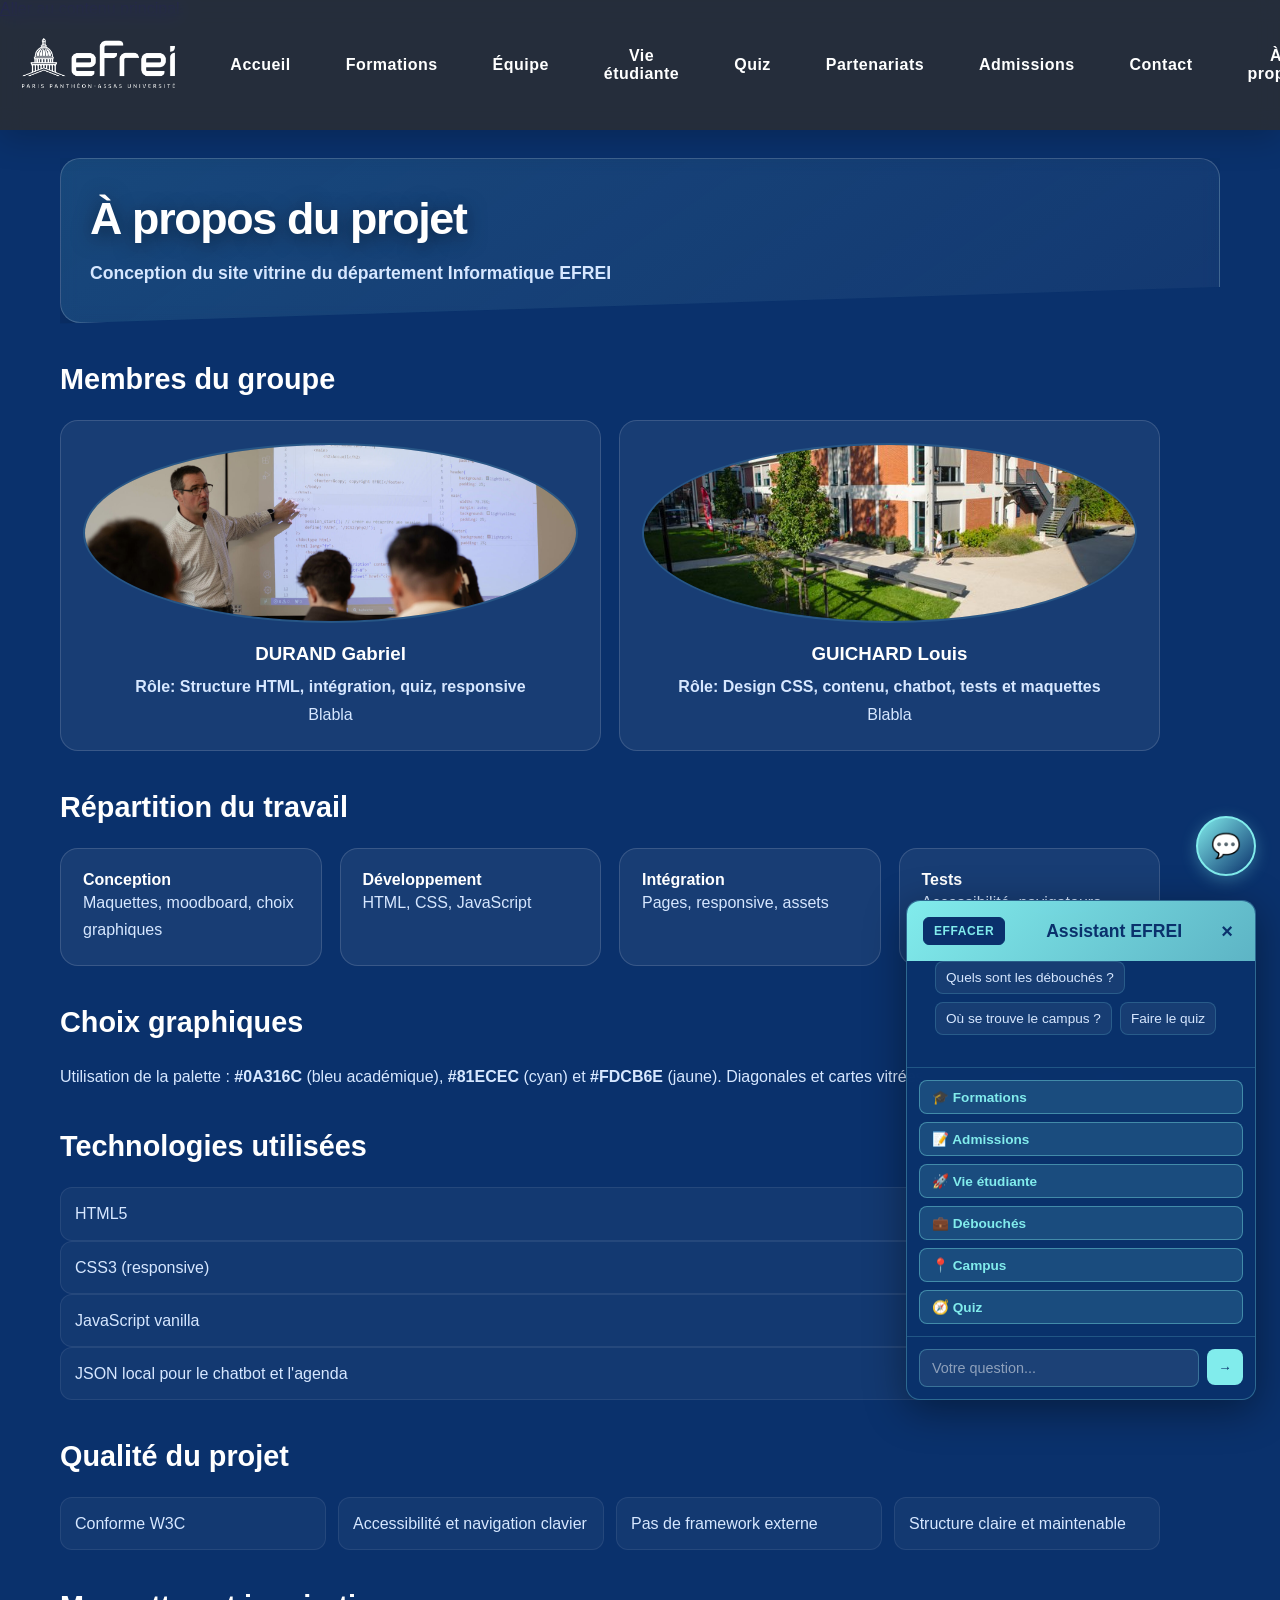
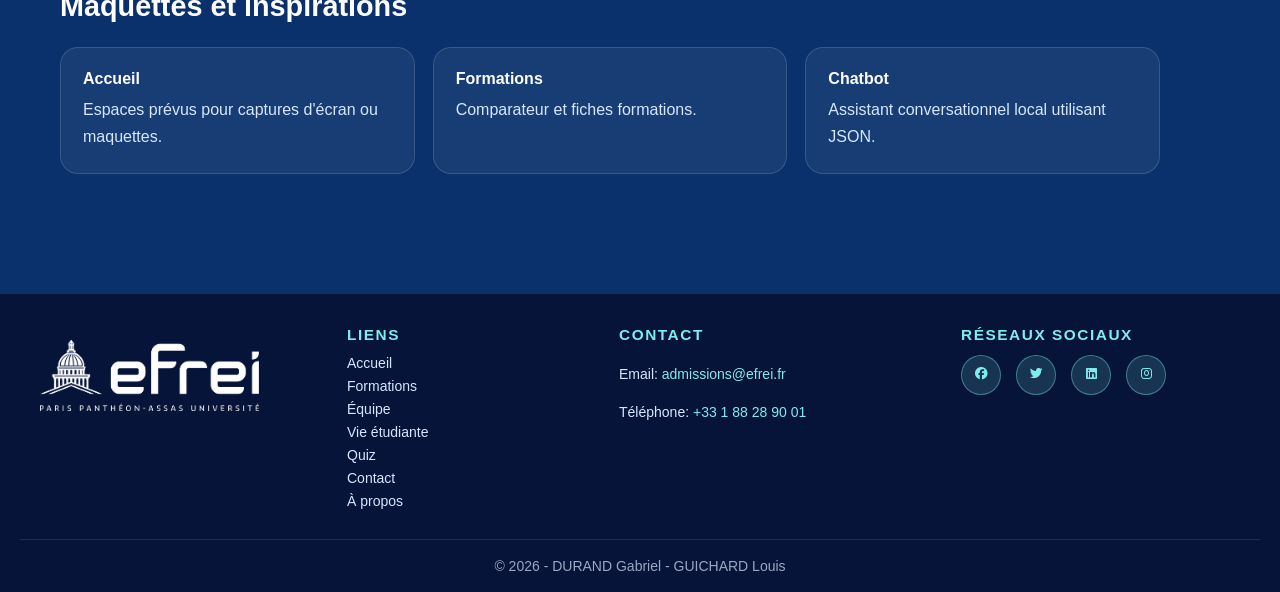
==== commit f11783d8: "Ajustements Co-Authored-By: xxLoops <118184696+xxLoops@users.noreply.github.com>" ====
--- a/html/a-propos.html
+++ b/html/a-propos.html
@@ -145,6 +145,27 @@
         </div>
     </footer>
 
+    <!-- Chatbot -->
+    <button id="chatbot-bubble" title="Assistant EFREI">💬</button>
+    <div id="chatbot-container">
+        <div class="chatbot-header">
+            <h3>Assistant EFREI</h3>
+            <button id="chatbot-close">&times;</button>
+        </div>
+        <div id="chatbot-messages"></div>
+        <div class="chatbot-quick-buttons">
+            <button class="chatbot-quick-btn" data-question="Parlez-moi des formations">Formations</button>
+            <button class="chatbot-quick-btn" data-question="Qui sont les enseignants ?">Équipe</button>
+            <button class="chatbot-quick-btn" data-question="Quelle est la vie étudiante ?">Vie étudiante</button>
+            <button class="chatbot-quick-btn" data-question="Comment vous contacter ?">Contact</button>
+            <button class="chatbot-quick-btn" data-question="Y a-t-il un quiz ?">Quiz</button>
+        </div>
+        <form id="chatbot-form">
+            <input type="text" id="chatbot-input" placeholder="Votre question..." required>
+            <button type="submit" class="chatbot-send-btn">→</button>
+        </form>
+    </div>
+
     <script src="../js/navigation.js"></script>
     <script src="../js/quickCards.js"></script>
     <script src="../js/chatbot.js"></script>
--- a/css/_append.css
+++ b/css/_append.css
@@ -475,6 +475,176 @@
     background: #a2f6f6;
 }
 
+/* Chatbot clear button */
+.chatbot-clear-btn {
+    background: #0A316C;
+    border: 1px solid #0A316C;
+    color: #81ECEC;
+    padding: 6px 10px;
+    border-radius: 6px;
+    font-size: 0.75rem;
+    font-weight: 600;
+    cursor: pointer;
+    transition: all 0.2s ease;
+    text-transform: uppercase;
+    letter-spacing: 0.05em;
+    margin-right: 8px;
+}
+
+.chatbot-clear-btn:hover {
+    background: #0D3D85;
+    border-color: #81ECEC;
+    box-shadow: 0 0 8px rgba(129, 236, 236, 0.3);
+}
+
+.chatbot-clear-btn:active {
+    transform: scale(0.95);
+}
+
+/* Campus Map Section */
+.student-life-page .campus-hotspots {
+    padding: 40px 20px 60px;
+    max-width: 1200px;
+    margin: 0 auto 50px !important;
+}
+
+.student-life-page .campus-hotspots h2 {
+    margin: 0 0 12px;
+    color: #ffffff;
+    font-size: 2rem;
+    font-weight: 700;
+}
+
+.student-life-page .campus-hotspots > p {
+    margin: 0 0 30px;
+    color: #d6e7ff;
+    font-size: 1.05rem;
+    line-height: 1.7;
+}
+
+.campus-map-container {
+    position: relative;
+    border-radius: 20px;
+    overflow: hidden;
+    background: rgba(255, 255, 255, 0.04);
+    border: 1px solid rgba(255, 255, 255, 0.12);
+    box-shadow: 0 20px 50px rgba(0, 0, 0, 0.3), inset 0 1px 0 rgba(255, 255, 255, 0.05);
+    transition: transform 0.3s ease, box-shadow 0.3s ease;
+}
+
+.campus-map-container:hover {
+    transform: translateY(-8px);
+    box-shadow: 0 30px 70px rgba(0, 0, 0, 0.4), inset 0 1px 0 rgba(255, 255, 255, 0.05);
+}
+
+.campus-map {
+    width: 100%;
+    height: auto;
+    display: block;
+    border-radius: 18px;
+}
+
+/* Campus hotspots interactive map */
+.campus-overlay {
+    position: absolute;
+    top: 0;
+    left: 0;
+    width: 100%;
+    height: 100%;
+    z-index: 1;
+}
+
+.hotspot-wrapper {
+    position: absolute;
+    transform: translate(-50%, -50%);
+    cursor: pointer;
+}
+
+.campus-hotspot {
+    position: relative;
+    width: 48px;
+    height: 48px;
+    border: none;
+    background: transparent;
+    cursor: pointer;
+    padding: 0;
+    display: flex;
+    align-items: center;
+    justify-content: center;
+    z-index: 2;
+}
+
+.hotspot-dot {
+    display: flex;
+    align-items: center;
+    justify-content: center;
+    width: 44px;
+    height: 44px;
+    border-radius: 50%;
+    background: rgba(129, 236, 236, 0.2);
+    border: 2px solid #81ECEC;
+    font-size: 1.4rem;
+    transition: all 0.2s ease;
+    box-shadow: 0 0 0 3px rgba(129, 236, 236, 0.1);
+}
+
+.campus-hotspot:hover .hotspot-dot {
+    background: rgba(129, 236, 236, 0.35);
+    box-shadow: 0 0 0 6px rgba(129, 236, 236, 0.15);
+    transform: scale(1.15);
+}
+
+.hotspot-wrapper.active .hotspot-dot {
+    background: #81ECEC;
+    color: #0A316C;
+}
+
+.hotspot-tooltip {
+    position: absolute;
+    bottom: 110%;
+    left: 50%;
+    transform: translateX(-50%) scale(0.8);
+    opacity: 0;
+    pointer-events: none;
+    background: rgba(10, 49, 108, 0.95);
+    border: 1px solid rgba(129, 236, 236, 0.3);
+    border-radius: 12px;
+    padding: 12px 16px;
+    min-width: 160px;
+    white-space: nowrap;
+    z-index: 10;
+    transition: all 0.2s ease;
+    box-shadow: 0 8px 32px rgba(0, 0, 0, 0.3);
+    backdrop-filter: blur(8px);
+}
+
+.hotspot-tooltip h4 {
+    margin: 0 0 4px;
+    font-size: 0.9rem;
+    font-weight: 700;
+    color: #81ECEC;
+    white-space: normal;
+}
+
+.hotspot-tooltip p {
+    margin: 0;
+    font-size: 0.8rem;
+    color: #d6e7ff;
+    line-height: 1.4;
+    white-space: normal;
+}
+
+.hotspot-wrapper.hover .hotspot-tooltip,
+.hotspot-wrapper.active .hotspot-tooltip {
+    opacity: 1;
+    pointer-events: auto;
+    transform: translateX(-50%) scale(1);
+}
+
+.hotspot-wrapper.active .hotspot-tooltip {
+    opacity: 1;
+}
+
 /* Mobile responsive */
 @media (max-width: 640px) {
     .about-project-page .about-hero,
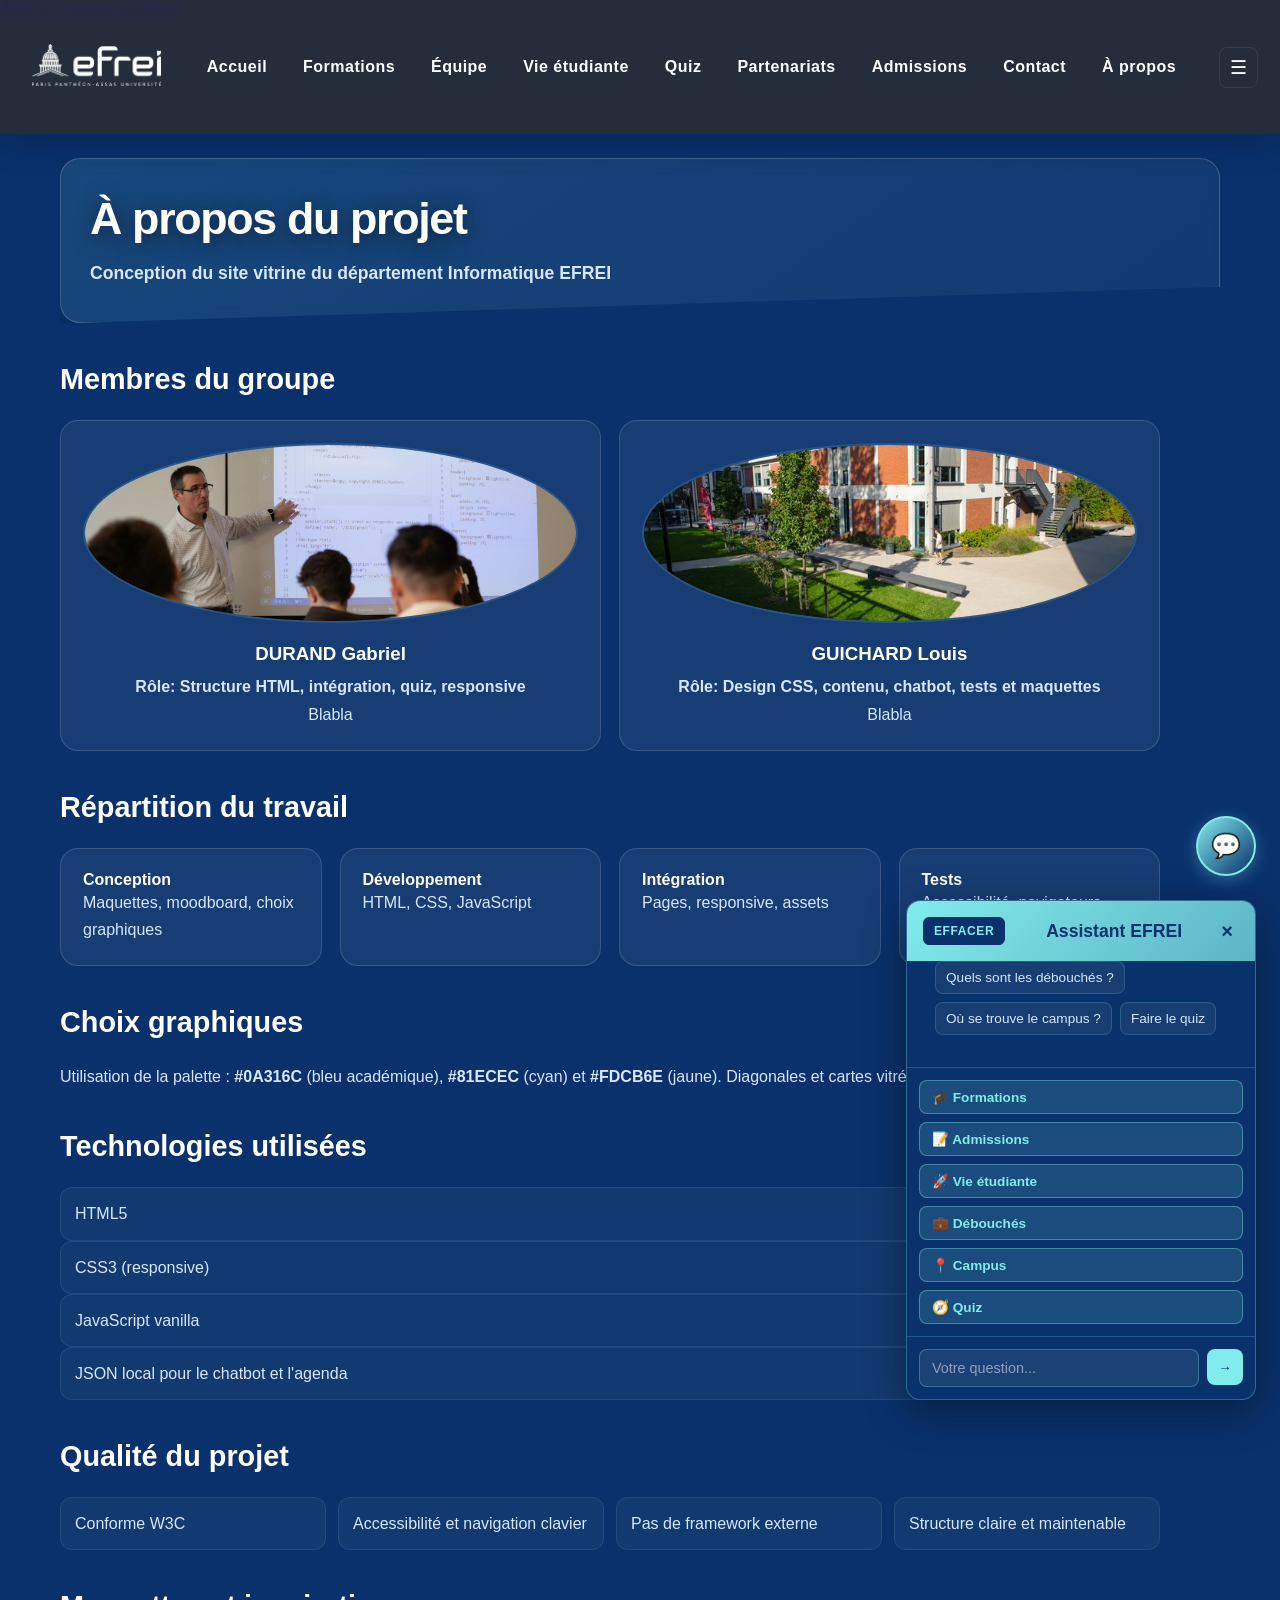
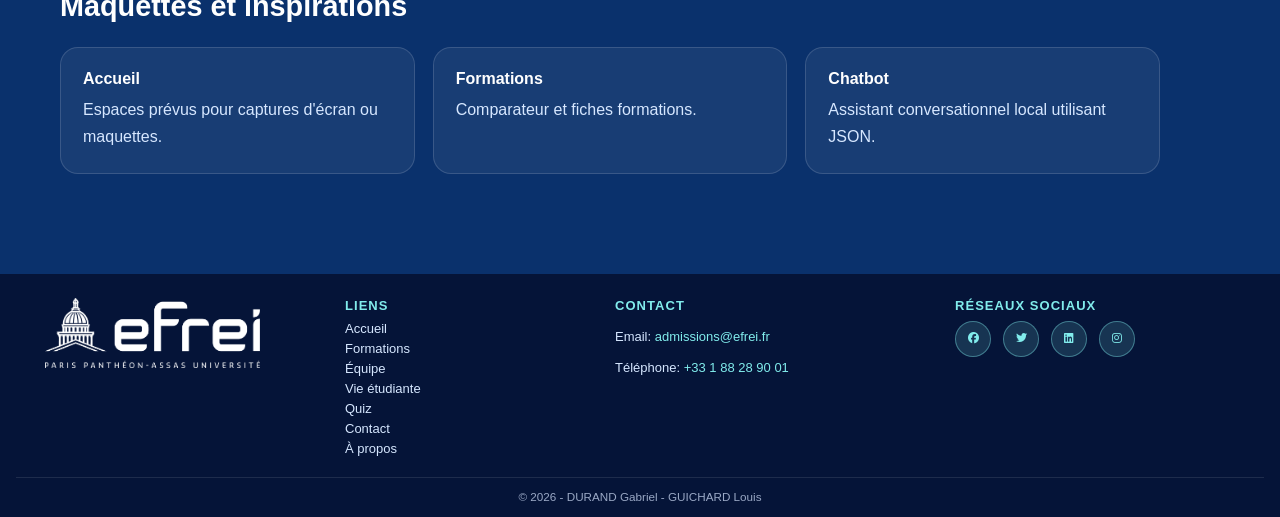
==== commit 965cf028: "Correction pour compatibilité mobile Co-Authored-By: xxLoops <118184696+xxLoops@users.noreply.github" ====
--- a/html/a-propos.html
+++ b/html/a-propos.html
@@ -15,7 +15,6 @@
             <a class="logo-link" href="accueil.html">
                 <img src="../data/LOGO_EFREI-PRINT_EFREI-WEB.png" alt="Logo EFREI" class="logo">
             </a>
-            <button class="nav-toggle" aria-label="Ouvrir le menu" aria-expanded="false" aria-controls="main-nav">☰</button>
             <a href="accueil.html">Accueil</a>
             <a href="formations.html">Formations</a>
             <a href="equipe.html">Équipe</a>
@@ -25,6 +24,7 @@
             <a href="admissions.html">Admissions</a>
             <a href="contact.html">Contact</a>
             <a href="a-propos.html">À propos</a>
+            <button class="nav-toggle" aria-label="Ouvrir le menu" aria-expanded="false" aria-controls="main-nav">☰</button>
         </nav>
     </header>
 
--- a/css/style.css
+++ b/css/style.css
@@ -20,6 +20,18 @@
     margin: 0 auto;
     color: #ffffff;
 }
+
+@media (max-width: 768px) {
+    .stats-section {
+        padding: 30px 15px 45px;
+    }
+}
+
+@media (max-width: 480px) {
+    .stats-section {
+        padding: 20px 10px 30px;
+    }
+}
 .section-subtitle {
     margin: 0 0 30px;
     font-size: 1.2em;
@@ -28,21 +40,69 @@
     color: #81ECEC;
     text-transform: uppercase;
 }
+
+@media (max-width: 480px) {
+    .section-subtitle {
+        font-size: 1em;
+        margin-bottom: 20px;
+        letter-spacing: 0.15em;
+    }
+}
 .stats-grid {
     display: grid;
     grid-template-columns: repeat(auto-fit, minmax(220px, 1fr));
     gap: 24px;
 }
+
+@media (max-width: 768px) {
+    .stats-grid {
+        gap: 16px;
+        grid-template-columns: repeat(auto-fit, minmax(160px, 1fr));
+    }
+}
+
+@media (max-width: 480px) {
+    .stats-grid {
+        grid-template-columns: 1fr;
+        gap: 12px;
+    }
+}
 .quick-section {
     padding: 40px 20px 60px;
     max-width: 1200px;
     margin: 0 auto;
     color: #ffffff;
 }
+
+@media (max-width: 768px) {
+    .quick-section {
+        padding: 30px 15px 45px;
+    }
+}
+
+@media (max-width: 480px) {
+    .quick-section {
+        padding: 20px 10px 30px;
+    }
+}
 .quick-grid {
     display: grid;
     grid-template-columns: repeat(auto-fit, minmax(220px, 1fr));
     gap: 24px;
+}
+
+@media (max-width: 768px) {
+    .quick-grid {
+        grid-template-columns: repeat(2, 1fr);
+        gap: 16px;
+    }
+}
+
+@media (max-width: 480px) {
+    .quick-grid {
+        grid-template-columns: 1fr;
+        gap: 12px;
+    }
 }
 .quick-card {
     display: flex;
@@ -85,11 +145,29 @@
     margin: 0 0 10px;
     font-size: 1.8rem;
 }
+
+@media (max-width: 768px) {
+    .quick-card h3 {
+        font-size: 1.4rem;
+    }
+}
+
+@media (max-width: 480px) {
+    .quick-card h3 {
+        font-size: 1.2rem;
+    }
+}
 .quick-card p {
     margin: 0;
     color: #d6e7ff;
     font-size: 1em;
     line-height: 1.7;
+}
+
+@media (max-width: 480px) {
+    .quick-card p {
+        font-size: 0.9em;
+    }
 }
 .quick-card-overlay {
     position: absolute;
@@ -131,6 +209,22 @@
     color: #ffffff;
     letter-spacing: -0.04em;
     font-weight: 800;
+}
+
+@media (max-width: 768px) {
+    .stat-card h2 {
+        font-size: 3rem;
+    }
+}
+
+@media (max-width: 480px) {
+    .stat-card h2 {
+        font-size: 2rem;
+    }
+
+    .stat-card {
+        padding: 20px 16px;
+    }
 }
 .stat-card p {
     margin: 0;
@@ -154,6 +248,21 @@
     width: 100%;
     max-width: 100%;
 }
+
+@media (max-width: 768px) {
+    .hero-section {
+        background-attachment: scroll;
+        min-height: 60vh;
+        padding: 20px 15px 30px;
+    }
+}
+
+@media (max-width: 480px) {
+    .hero-section {
+        min-height: 50vh;
+        padding: 15px 10px 25px;
+    }
+}
 .hero-section::before {
     content: '';
     position: absolute;
@@ -172,7 +281,7 @@
     border: none;
     backdrop-filter: blur(10px);
     color: #ffffff;
-    padding: 20px 20px 20px 40px;
+    padding: 16px 18px 16px 28px;
     text-align: center;
     position: absolute;
     top: 20px;
@@ -180,6 +289,23 @@
     right: 20px;
     width: auto;
     font-family: 'Poppins', sans-serif;
+}
+
+@media (max-width: 768px) {
+    .accueil-page header,
+    .site-header {
+        padding: 14px 16px;
+    }
+}
+
+@media (max-width: 480px) {
+    .accueil-page header,
+    .site-header {
+        padding: 12px 12px;
+        top: 12px;
+        left: 12px;
+        right: 12px;
+    }
 }
 .accueil-page header {
     z-index: 20;
@@ -200,12 +326,38 @@
     display: flex;
     align-items: center;
     justify-content: flex-start;
-    gap: 40px;
+    gap: 28px;
+    flex-wrap: wrap;
+}
+
+@media (max-width: 1200px) {
+    .header-nav {
+        gap: 16px;
+    }
+}
+
+@media (max-width: 900px) {
+    .header-nav {
+        gap: 10px;
+    }
 }
 .logo {
-    height: 50px;
+    height: 42px;
+    margin-right: 10px;
     width: auto;
     filter: brightness(0) invert(1);
+}
+
+@media (max-width: 768px) {
+    .logo {
+        height: 34px;
+    }
+}
+
+@media (max-width: 480px) {
+    .logo {
+        height: 28px;
+    }
 }
 nav {
     margin: 20px 0;
@@ -217,6 +369,11 @@
     font-weight: 600;
     font-family: 'Poppins', sans-serif;
     letter-spacing: 0.03em;
+}
+
+.header-nav a {
+    margin-right: 0;
+    padding: 6px 10px;
 }
 nav a:hover {
     color: #81ECEC;
@@ -230,6 +387,20 @@
     box-shadow: none;
     margin-top: auto;
     max-width: 600px;
+    width: 100%;
+}
+
+@media (max-width: 768px) {
+    main {
+        padding: 30px 20px;
+    }
+}
+
+@media (max-width: 480px) {
+    main {
+        padding: 20px 15px;
+        max-width: 100%;
+    }
 }
 .campus-image {
     width: 100%;
@@ -246,6 +417,21 @@
     font-family: 'Poppins', sans-serif;
     letter-spacing: -0.03em;
     text-shadow: 0 4px 20px rgba(0,0,0,0.5);
+    word-wrap: break-word;
+    overflow-wrap: break-word;
+}
+
+@media (max-width: 768px) {
+    main h1 {
+        font-size: 2.5em;
+    }
+}
+
+@media (max-width: 480px) {
+    main h1 {
+        font-size: 1.8em;
+        margin-bottom: 20px;
+    }
 }
 .cta-button {
     display: inline-block;
@@ -261,23 +447,62 @@
     cursor: pointer;
     transition: background-color 0.3s;
 }
+
+@media (max-width: 480px) {
+    .cta-button {
+        padding: 12px 20px;
+        font-size: 1rem;
+    }
+}
 .cta-button:hover {
     background-color: #062147;
 }
 footer {
     background-color: #051438;
     color: #ffffff;
-    padding: 32px 20px 18px;
-    margin-top: 60px;
-    font-size: 14px;
+    padding: 24px 16px 14px;
+    margin-top: 40px;
+    font-size: 13px;
+}
+
+@media (max-width: 768px) {
+    footer {
+        padding: 20px 12px 10px;
+        font-size: 12px;
+        margin-top: 30px;
+    }
+}
+
+@media (max-width: 480px) {
+    footer {
+        padding: 16px 10px 8px;
+        font-size: 11px;
+        margin-top: 20px;
+    }
 }
 
 .footer-content {
     display: grid;
     grid-template-columns: repeat(auto-fit, minmax(200px, 1fr));
     max-width: 1200px;
-    margin: 0 auto 23px;
-    gap: 28px;
+    margin: 0 auto 16px;
+    gap: 20px;
+}
+
+@media (max-width: 768px) {
+    .footer-content {
+        grid-template-columns: repeat(2, 1fr);
+        gap: 14px;
+        margin-bottom: 12px;
+    }
+}
+
+@media (max-width: 480px) {
+    .footer-content {
+        grid-template-columns: 1fr;
+        gap: 10px;
+        margin-bottom: 10px;
+    }
 }
 
 .footer-section {
@@ -293,21 +518,56 @@
     margin-left: -35px;
 }
 
+@media (max-width: 768px) {
+    .footer-section:first-child {
+        margin-right: 0;
+    }
+
+    .footer-section:nth-child(3) {
+        margin-left: 0;
+    }
+}
+
+@media (max-width: 480px) {
+    .footer-content {
+        gap: 15px;
+    }
+
+    .footer-section h4 {
+        font-size: 1em;
+    }
+}
+
 .footer-section h4 {
-    margin: 0 0 11px;
-    font-size: 1.1em;
+    margin: 0 0 8px;
+    font-size: 1em;
     font-weight: 700;
     color: #81ECEC;
     text-transform: uppercase;
-    letter-spacing: 0.1em;
+    letter-spacing: 0.08em;
+}
+
+@media (max-width: 480px) {
+    .footer-section h4 {
+        margin-bottom: 6px;
+        font-size: 0.9em;
+        letter-spacing: 0.06em;
+    }
 }
 
 .footer-logo {
-    height: 100px;
+    height: 70px;
     width: auto;
     object-fit: contain;
     filter: brightness(0) invert(1);
-    margin-bottom: 10px;
+    margin-bottom: 8px;
+}
+
+@media (max-width: 480px) {
+    .footer-logo {
+        height: 50px;
+        margin-bottom: 6px;
+    }
 }
 
 .footer-section ul {
@@ -317,7 +577,13 @@
 }
 
 .footer-section ul li {
-    margin-bottom: 7px;
+    margin-bottom: 5px;
+}
+
+@media (max-width: 480px) {
+    .footer-section ul li {
+        margin-bottom: 4px;
+    }
 }
 
 .footer-section ul li a {
@@ -331,22 +597,35 @@
 }
 
 .footer-section p {
-    margin: 8px 0;
+    margin: 6px 0;
     color: #d6e7ff;
-    line-height: 1.6;
+    line-height: 1.5;
+}
+
+@media (max-width: 480px) {
+    .footer-section p {
+        margin: 4px 0;
+        line-height: 1.4;
+    }
 }
 
 .social-links {
     display: flex;
-    gap: 15px;
+    gap: 12px;
+}
+
+@media (max-width: 480px) {
+    .social-links {
+        gap: 8px;
+    }
 }
 
 .social-links a {
     display: inline-flex;
     align-items: center;
     justify-content: center;
-    width: 40px;
-    height: 40px;
+    width: 36px;
+    height: 36px;
     background: rgba(129, 236, 236, 0.15);
     border: 1px solid rgba(129, 236, 236, 0.4);
     border-radius: 50%;
@@ -354,7 +633,15 @@
     text-decoration: none;
     transition: background-color 0.3s ease, border-color 0.3s ease;
     font-weight: 600;
-    font-size: 0.9em;
+    font-size: 0.85em;
+}
+
+@media (max-width: 480px) {
+    .social-links a {
+        width: 32px;
+        height: 32px;
+        font-size: 0.8em;
+    }
 }
 
 .social-links a:hover {
@@ -364,9 +651,17 @@
 
 .footer-bottom {
     text-align: center;
-    padding-top: 18px;
+    padding-top: 12px;
     border-top: 1px solid rgba(255, 255, 255, 0.1);
     color: #9aa8c5;
+    font-size: 0.9em;
+}
+
+@media (max-width: 480px) {
+    .footer-bottom {
+        padding-top: 8px;
+        font-size: 0.8em;
+    }
 }
 
 .footer-bottom p {
@@ -520,7 +815,7 @@
 
 /* Mobile navigation styles */
 .nav-toggle {
-    display: none;
+    display: inline-flex;
     background: transparent;
     border: 1px solid rgba(255,255,255,0.08);
     color: #fff;
@@ -528,16 +823,203 @@
     border-radius: 8px;
     font-size: 1.2rem;
     cursor: pointer;
-}
-.header-nav.nav-open { position: fixed; inset: 0 0 0 0; background: rgba(5,20,40,0.98); flex-direction: column; padding: 24px; z-index: 60; overflow:auto; }
-.header-nav.nav-open a { display:block; margin:12px 0; font-size:1.2rem; }
-
+    transition: background-color 0.2s ease, border-color 0.2s ease;
+    align-items: center;
+    justify-content: center;
+    z-index: 2100;
+}
+
+.header-nav .nav-toggle {
+    display: inline-flex !important;
+    margin-left: auto;
+    margin-right: 0;
+}
+
+/* Desktop: show links, hide burger */
+@media (min-width: 901px) {
+    .nav-toggle {
+        display: none !important;
+    }
+    .header-nav a {
+        display: inline-block !important;
+    }
+    .header-nav {
+        justify-content: flex-start;
+        gap: 16px;
+    }
+}
+
+.nav-toggle:hover {
+    background: rgba(129, 236, 236, 0.1);
+    border-color: rgba(129, 236, 236, 0.3);
+}
+
+@media (max-width: 480px) {
+    .nav-toggle {
+        padding: 6px 8px;
+        font-size: 1.1rem;
+    }
+}
+
+/* Very small screens: reduce logo size to avoid overlap with burger */
+@media (max-width: 360px) {
+    .header-nav .logo-link img {
+        height: 24px;
+    }
+    .header-nav .nav-toggle {
+        margin-right: 8px;
+    }
+}
+
+.header-nav.nav-open { 
+    position: fixed !important; 
+    inset: 0 !important;
+    width: 100% !important;
+    height: 100vh !important;
+    min-height: 100vh !important;
+    /* plus transparent */
+    background: rgba(5, 20, 40, 0.75) !important;
+    display: block !important;
+    padding: 0 !important;
+    z-index: 2000 !important; /* au-dessus du chatbot */
+    overflow-y: auto !important;
+    overflow-x: hidden !important;
+    backdrop-filter: blur(8px);
+    -webkit-overflow-scrolling: touch;
+}
+
+/* Enlever tout arrondi et s'assurer que le menu couvre le haut de la fenêtre */
+.header-nav.nav-open {
+    border-radius: 0 !important;
+    top: 0 !important;
+    left: 0 !important;
+    right: 0 !important;
+    margin: 0 !important;
+    width: 100vw !important;
+}
+
+/* Quand le menu est ouvert, neutraliser le header pour éviter
+   que son fond arrondi n'apparaisse à travers le overlay translucide */
+body.nav-open-active header,
+body.nav-open-active .site-header,
+body.nav-open-active header * {
+    background: transparent !important;
+    background-color: transparent !important;
+    border-radius: 0 !important;
+}
+
+.header-nav.nav-open a { 
+    display: block !important;
+    width: 100% !important; 
+    margin: 0;
+    padding: 18px 24px;
+    font-size: 1.05rem;
+    border-radius: 0;
+    transition: background 0.2s ease;
+    border-bottom: 1px solid rgba(255, 255, 255, 0.06);
+    color: #ffffff;
+    text-align: center;
+}
+
+.header-nav.nav-open a:first-of-type {
+    margin-top: 0;
+}
+
+.header-nav.nav-open a:hover {
+    background: rgba(129, 236, 236, 0.15);
+}
+
+.header-nav.nav-open .logo-link {
+    display: flex !important;
+    justify-content: flex-start;
+    align-items: center;
+    padding: 12px 16px 6px;
+}
+.header-nav.nav-open .logo-link img {
+    height: 56px;
+    width: auto;
+}
+
+/* Burger centré au-dessus des liens quand le menu est ouvert */
+.header-nav.nav-open .nav-toggle {
+    position: fixed !important;
+    top: 12px !important;
+    right: 16px !important;
+    left: auto !important;
+    margin-left: 0 !important;
+    z-index: 2100 !important;
+}
+
+/* Animation mobile: keep nav visible on desktop-ish nav, only animate the overlay open */
 @media (max-width: 900px) {
-    .nav-toggle { display: inline-flex; margin-left: 12px; }
-    .header-nav { display:flex; align-items:center; gap:12px; flex-wrap:wrap; }
-    .header-nav a { display:none; }
-    .header-nav .logo-link { display:flex; align-items:center; }
-    .header-nav.nav-open a { display:block; }
+    .header-nav {
+        position: relative;
+    }
+    
+    .header-nav.nav-open {
+        animation: slideDownFade 320ms cubic-bezier(.2,.9,.2,1) forwards;
+    }
+}
+
+@keyframes slideDownFade {
+    from {
+        opacity: 0;
+        transform: translateY(-100%);
+    }
+    to {
+        opacity: 1;
+        transform: translateY(0);
+    }
+}
+
+body.nav-open-active {
+    overflow: hidden;
+}
+
+body.nav-open-active .accueil-page {
+    overflow: hidden;
+}
+
+body.nav-open-active .hero-section {
+    overflow: visible;
+}
+
+@media (max-width: 900px) {
+    .nav-toggle { 
+        display: inline-flex !important; 
+        margin-left: auto;
+        margin-right: 8px;
+        order: 2;
+        flex-shrink: 0;
+    }
+    .header-nav { 
+        display: flex; 
+        align-items: center; 
+        justify-content: space-between;
+        gap: 8px; 
+        flex-wrap: nowrap;
+        width: 100%;
+    }
+    .header-nav a { 
+        display: none;
+    }
+    .header-nav .logo-link { 
+        display: flex; 
+        align-items: center;
+        order: 1;
+        flex: 0 1 auto;
+        min-width: 0;
+        max-width: 170px;
+    }
+    .header-nav .logo-link img {
+        display: block;
+        width: auto;
+        height: 28px;
+        max-width: none;
+    }
+    .header-nav.nav-open a { 
+        display: block;
+    }
 }
 
 /* FAQ styles */
@@ -618,6 +1100,20 @@
     display: grid;
     grid-template-columns: repeat(auto-fit, minmax(290px, 1fr));
     gap: 22px;
+}
+
+@media (max-width: 768px) {
+    .formations-grid {
+        grid-template-columns: repeat(2, 1fr);
+        gap: 16px;
+    }
+}
+
+@media (max-width: 480px) {
+    .formations-grid {
+        grid-template-columns: 1fr;
+        gap: 12px;
+    }
 }
 
 .formation-card {
@@ -658,6 +1154,13 @@
     border-bottom: 1px solid rgba(255, 255, 255, 0.16);
 }
 
+@media (max-width: 480px) {
+    .formation-card-media {
+        min-height: 130px;
+        font-size: 0.75rem;
+    }
+}
+
 .formation-card-media img {
     width: 100%;
     height: 100%;
@@ -676,9 +1179,28 @@
     padding: 22px;
 }
 
+@media (max-width: 480px) {
+    .formation-card-body {
+        padding: 16px;
+    }
+}
+
 .formation-card-body h3 {
     margin: 0 0 12px;
     font-size: 1.45rem;
+}
+
+@media (max-width: 768px) {
+    .formation-card-body h3 {
+        font-size: 1.3rem;
+    }
+}
+
+@media (max-width: 480px) {
+    .formation-card-body h3 {
+        font-size: 1.1rem;
+        margin-bottom: 8px;
+    }
 }
 
 .formation-card-body p {
@@ -790,9 +1312,10 @@
     .about-project-page .header-nav,
     .partners-page .header-nav,
     .admissions-page .header-nav {
-        gap: 16px;
-        flex-wrap: wrap;
-        justify-content: center;
+        gap: 8px;
+        flex-wrap: nowrap;
+        justify-content: space-between;
+        width: 100%;
     }
 
     .formations-content {
--- a/css/_append.css
+++ b/css/_append.css
@@ -23,6 +23,22 @@
     color: #ffffff;
 }
 
+@media (max-width: 768px) {
+    .about-project-page main,
+    .partners-page main,
+    .admissions-page main {
+        padding: 120px 15px 20px;
+    }
+}
+
+@media (max-width: 480px) {
+    .about-project-page main,
+    .partners-page main,
+    .admissions-page main {
+        padding: 100px 10px 20px;
+    }
+}
+
 .about-project-page .about-hero,
 .partners-page .partners-hero,
 .admissions-page .partners-hero,
@@ -37,6 +53,28 @@
     margin: 0 0 40px;
 }
 
+@media (max-width: 768px) {
+    .about-project-page .about-hero,
+    .partners-page .partners-hero,
+    .admissions-page .partners-hero,
+    .admissions-page .admissions-hero {
+        padding: 28px 22px;
+        border-radius: 16px;
+        margin-bottom: 30px;
+    }
+}
+
+@media (max-width: 480px) {
+    .about-project-page .about-hero,
+    .partners-page .partners-hero,
+    .admissions-page .partners-hero,
+    .admissions-page .admissions-hero {
+        padding: 20px 16px;
+        border-radius: 12px;
+        margin-bottom: 20px;
+    }
+}
+
 .about-project-page .about-hero h1,
 .partners-page .partners-hero h1,
 .admissions-page .partners-hero h1,
@@ -44,6 +82,25 @@
     margin: 0 0 14px;
     font-size: 2.8rem;
     line-height: 1.15;
+}
+
+@media (max-width: 768px) {
+    .about-project-page .about-hero h1,
+    .partners-page .partners-hero h1,
+    .admissions-page .partners-hero h1,
+    .admissions-page .admissions-hero h1 {
+        font-size: 2.2rem;
+    }
+}
+
+@media (max-width: 480px) {
+    .about-project-page .about-hero h1,
+    .partners-page .partners-hero h1,
+    .admissions-page .partners-hero h1,
+    .admissions-page .admissions-hero h1 {
+        font-size: 1.8rem;
+        margin-bottom: 10px;
+    }
 }
 
 .about-project-page .about-hero .lead,
@@ -96,6 +153,46 @@
     font-weight: 700;
 }
 
+@media (max-width: 768px) {
+    .about-project-page .member-grid h2,
+    .about-project-page .process-timeline h2,
+    .about-project-page .choices h2,
+    .about-project-page .technologies h2,
+    .about-project-page .quality-grid h2,
+    .about-project-page .mockup-preview-grid h2,
+    .partners-page .partners-metrics h2,
+    .partners-page .career-timeline h2,
+    .partners-page .metiers h2,
+    .partners-page .relations h2,
+    .admissions-page .admissions-paths h2,
+    .admissions-page .application-steps h2,
+    .admissions-page .faq-section h2,
+    .admissions-page .campus-access h2 {
+        font-size: 1.5rem;
+        margin-bottom: 18px;
+    }
+}
+
+@media (max-width: 480px) {
+    .about-project-page .member-grid h2,
+    .about-project-page .process-timeline h2,
+    .about-project-page .choices h2,
+    .about-project-page .technologies h2,
+    .about-project-page .quality-grid h2,
+    .about-project-page .mockup-preview-grid h2,
+    .partners-page .partners-metrics h2,
+    .partners-page .career-timeline h2,
+    .partners-page .metiers h2,
+    .partners-page .relations h2,
+    .admissions-page .admissions-paths h2,
+    .admissions-page .application-steps h2,
+    .admissions-page .faq-section h2,
+    .admissions-page .campus-access h2 {
+        font-size: 1.3rem;
+        margin-bottom: 14px;
+    }
+}
+
 .about-project-page .members,
 .about-project-page .timeline-grid,
 .about-project-page .mockups,
@@ -105,6 +202,30 @@
     display: grid;
     grid-template-columns: repeat(auto-fit, minmax(240px, 1fr));
     gap: 18px;
+}
+
+@media (max-width: 768px) {
+    .about-project-page .members,
+    .about-project-page .timeline-grid,
+    .about-project-page .mockups,
+    .partners-page .metrics-grid,
+    .admissions-page .paths-grid,
+    .partners-page .company-cards {
+        grid-template-columns: repeat(2, 1fr);
+        gap: 14px;
+    }
+}
+
+@media (max-width: 480px) {
+    .about-project-page .members,
+    .about-project-page .timeline-grid,
+    .about-project-page .mockups,
+    .partners-page .metrics-grid,
+    .admissions-page .paths-grid,
+    .partners-page .company-cards {
+        grid-template-columns: 1fr;
+        gap: 12px;
+    }
 }
 
 /* Card styles */
@@ -143,6 +264,14 @@
     margin-bottom: 16px;
 }
 
+@media (max-width: 480px) {
+    .about-project-page .member-card img,
+    .about-project-page .mockup-card img {
+        height: 140px;
+        margin-bottom: 12px;
+    }
+}
+
 .about-project-page .member-card h3,
 .about-project-page .timeline-item strong,
 .about-project-page .mockup-card h4,
@@ -198,6 +327,18 @@
     gap: 12px;
 }
 
+@media (max-width: 768px) {
+    .about-project-page .quality-grid ul {
+        grid-template-columns: repeat(2, 1fr);
+    }
+}
+
+@media (max-width: 480px) {
+    .about-project-page .quality-grid ul {
+        grid-template-columns: 1fr;
+    }
+}
+
 .about-project-page .quality-grid ul li,
 .about-project-page .technologies li {
     padding: 12px 14px;
@@ -385,6 +526,20 @@
     gap: 24px !important;
 }
 
+@media (max-width: 768px) {
+    #agenda-cards {
+        grid-template-columns: repeat(2, 1fr) !important;
+        gap: 16px !important;
+    }
+}
+
+@media (max-width: 480px) {
+    #agenda-cards {
+        grid-template-columns: 1fr !important;
+        gap: 12px !important;
+    }
+}
+
 .event-card {
     background: rgba(255, 255, 255, 0.06);
     border: 1px solid rgba(255, 255, 255, 0.12);
@@ -394,6 +549,20 @@
     display: flex;
     flex-direction: column;
     gap: 12px;
+}
+
+@media (max-width: 480px) {
+    .event-card {
+        padding: 16px;
+    }
+
+    .event-card h3 {
+        font-size: 1.1rem;
+    }
+
+    .event-card p {
+        font-size: 0.9rem;
+    }
 }
 
 .event-card:hover {
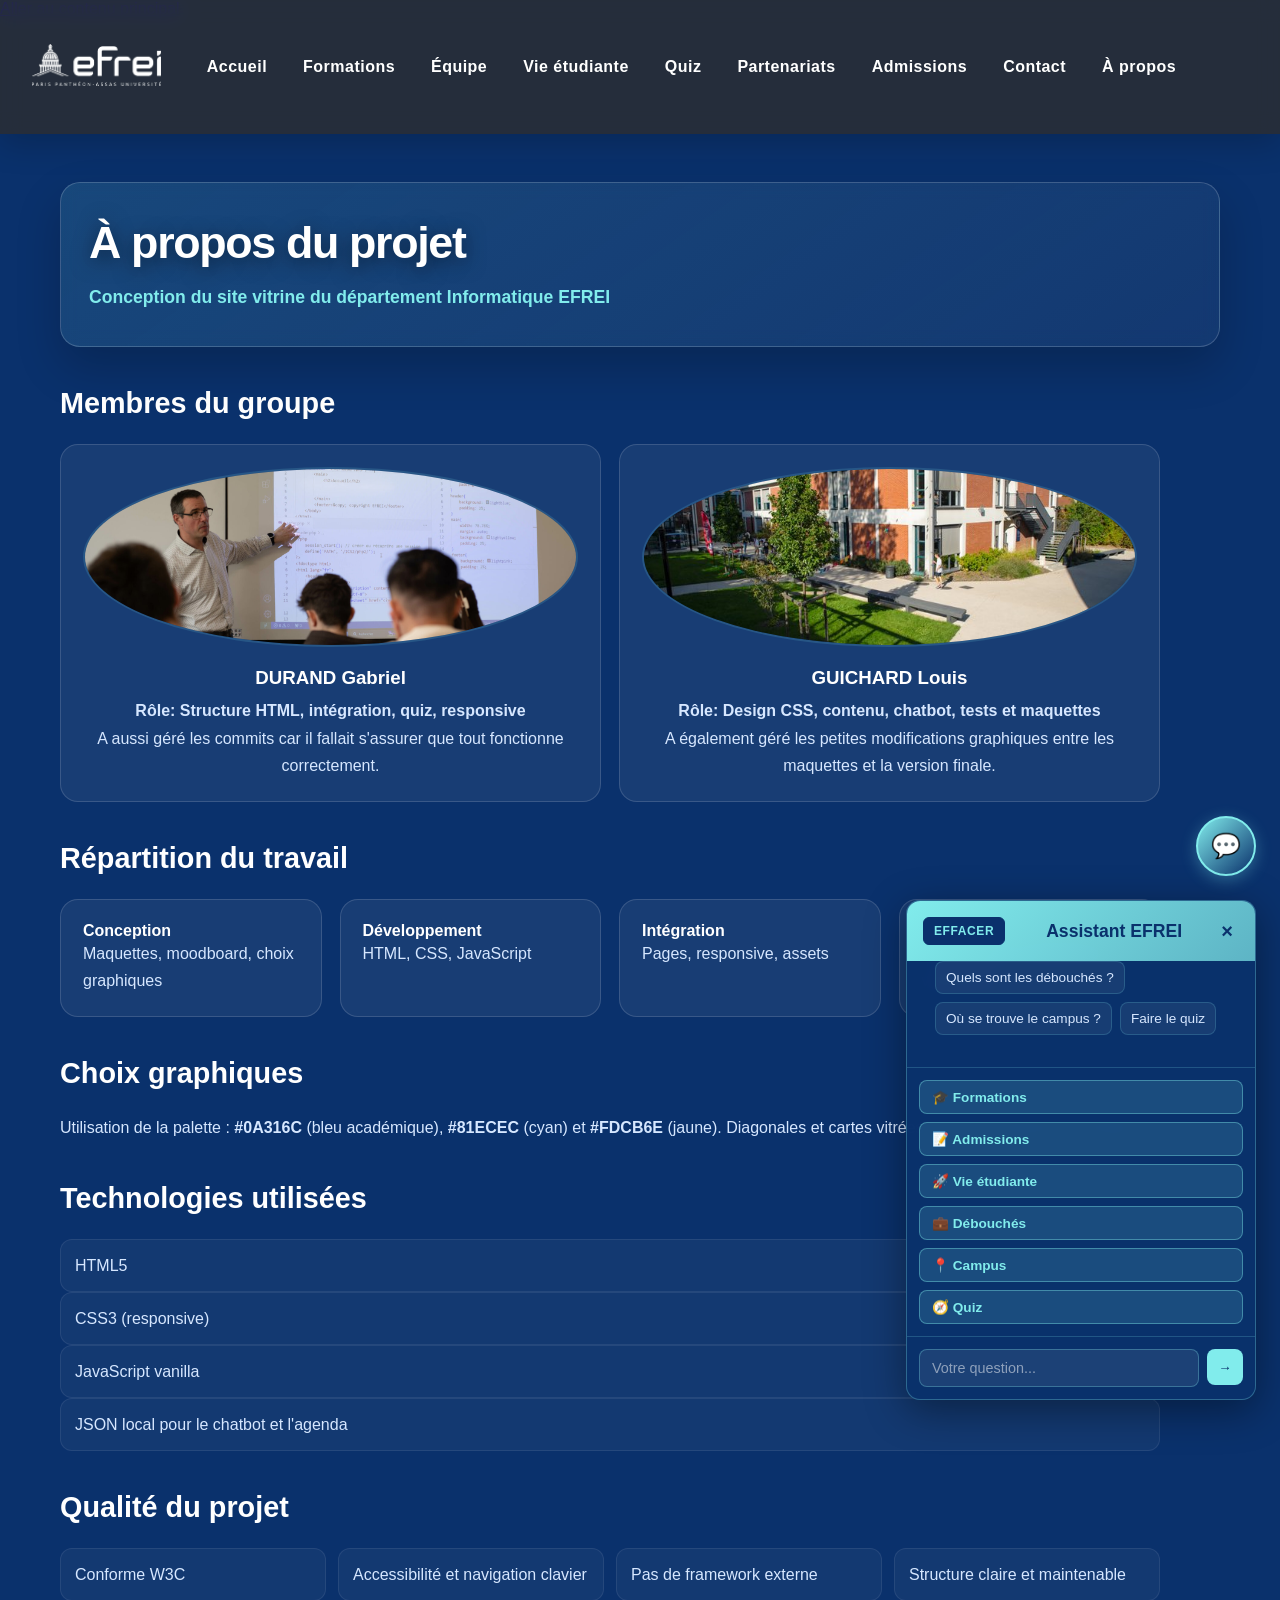
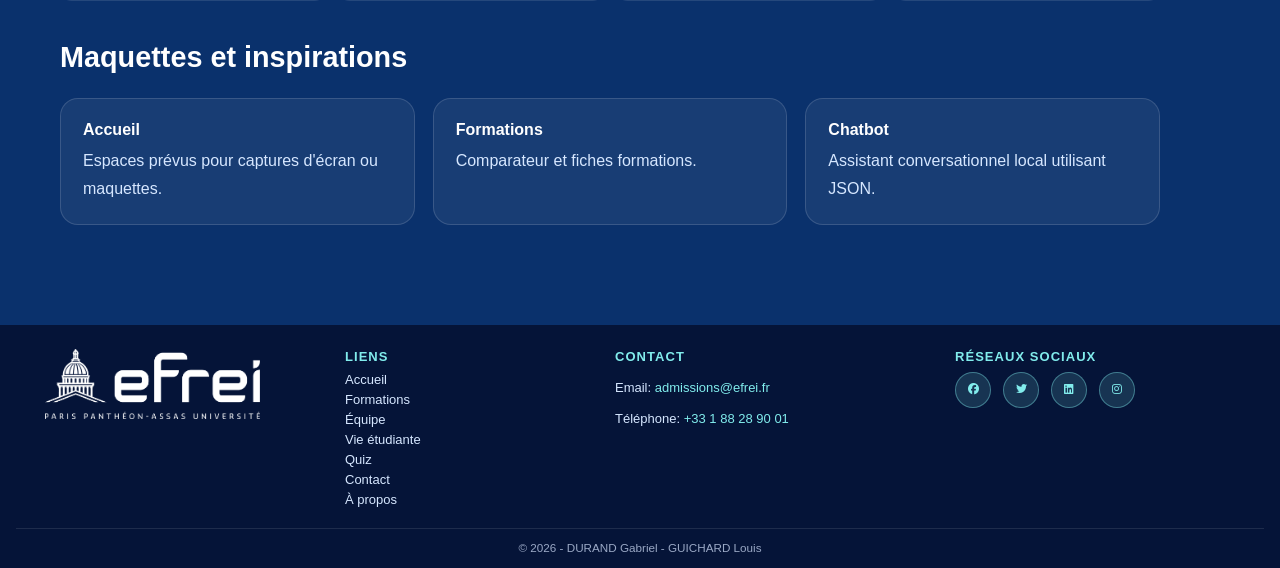
==== commit 4ddb32fa: "Petites corrections de style Co-Authored-By: xxLoops <118184696+xxLoops@users.noreply.github.com>" ====
--- a/html/a-propos.html
+++ b/html/a-propos.html
@@ -29,11 +29,9 @@
     </header>
 
     <main id="main-content" class="page-content formations-content">
-        <section class="about-hero formations-hero">
-            <div class="about-hero-inner">
-                <h1>À propos du projet</h1>
-                <p class="lead">Conception du site vitrine du département Informatique EFREI</p>
-            </div>
+        <section class="page-hero team-hero">
+            <h1>À propos du projet</h1>
+            <p class="lead">Conception du site vitrine du département Informatique EFREI</p>
         </section>
 
         <section class="member-grid">
@@ -43,13 +41,13 @@
                     <img src="../data/Efrei-equipe.jpg" alt="Illustration du projet EFREI pour Gabriel DURAND">
                     <h3>DURAND Gabriel</h3>
                     <p class="role">Rôle: <span id="gabriel-role">Structure HTML, intégration, quiz, responsive</span></p>
-                    <p class="bio">Blabla</p>
+                    <p class="bio">A aussi géré les commits car il fallait s'assurer que tout fonctionne correctement.</p>
                 </article>
                 <article class="member-card">
                     <img src="../data/efrei-team-space.jpg" alt="Illustration du projet EFREI pour Louis GUICHARD">
                     <h3>GUICHARD Louis</h3>
                     <p class="role">Rôle: <span id="louis-role">Design CSS, contenu, chatbot, tests et maquettes</span></p>
-                    <p class="bio">Blabla</p>
+                    <p class="bio">A également géré les petites modifications graphiques entre les maquettes et la version finale.</p>
                 </article>
             </div>
         </section>
--- a/css/style.css
+++ b/css/style.css
@@ -402,6 +402,38 @@
         max-width: 100%;
     }
 }
+
+.page-hero {
+    background: linear-gradient(145deg, rgba(129, 236, 236, 0.12), rgba(255, 255, 255, 0.04)) !important;
+    border: 1px solid rgba(255, 255, 255, 0.18) !important;
+    border-radius: 20px !important;
+    padding: 34px 28px !important;
+    color: #ffffff !important;
+    backdrop-filter: blur(8px) !important;
+    box-shadow: 0 20px 45px rgba(0, 0, 0, 0.2) !important;
+    margin-top: 40px !important;
+    margin-bottom: 40px !important;
+}
+
+.page-hero h1 {
+    margin: 0 0 14px;
+    line-height: 1.15;
+}
+
+.page-hero p {
+    margin: 0;
+    color: #d6e7ff;
+    font-size: 1.1rem;
+    line-height: 1.7;
+    max-width: 900px;
+}
+
+.about-project-page .page-hero,
+.partners-page .page-hero,
+.admissions-page .page-hero {
+    margin-top: 24px !important;
+}
+
 .campus-image {
     width: 100%;
     max-width: 800px;
@@ -830,9 +862,18 @@
 }
 
 .header-nav .nav-toggle {
-    display: inline-flex !important;
     margin-left: auto;
     margin-right: 0;
+}
+
+/* Mobile: hide links, show burger */
+@media (max-width: 900px) {
+    .header-nav a:not(.logo-link) {
+        display: none !important;
+    }
+    .nav-toggle {
+        display: inline-flex !important;
+    }
 }
 
 /* Desktop: show links, hide burger */
@@ -1040,16 +1081,6 @@
     margin-top: 0;
 }
 
-.formations-hero {
-    background: linear-gradient(145deg, rgba(129, 236, 236, 0.12), rgba(255, 255, 255, 0.04));
-    border: 1px solid rgba(255, 255, 255, 0.18);
-    border-radius: 20px;
-    padding: 34px 28px;
-    color: #ffffff;
-    backdrop-filter: blur(8px);
-    box-shadow: 0 20px 45px rgba(0, 0, 0, 0.2);
-}
-
 .formations-hero h1 {
     margin: 0 0 14px;
     font-size: 3rem;
@@ -1085,6 +1116,120 @@
     margin: 0 0 12px;
     font-size: 2rem;
     letter-spacing: -0.01em;
+}
+
+.modern-spaces-section {
+    margin-top: 60px !important;
+    padding: 0 !important;
+    position: relative;
+    overflow: hidden;
+    border-radius: 12px;
+    min-height: 400px;
+    display: flex;
+    align-items: center;
+}
+
+.modern-spaces-section h2 {
+    display: none;
+}
+
+.modern-spaces-section.with-separator::before {
+    top: 0;
+    z-index: 4;
+}
+
+.modern-spaces-content {
+    display: flex;
+    flex-direction: row;
+    align-items: center;
+    gap: 0;
+    width: 100%;
+    height: 100%;
+    position: relative;
+    z-index: 2;
+}
+
+.modern-spaces-content img {
+    position: absolute;
+    width: 100%;
+    height: 100%;
+    object-fit: cover;
+    z-index: 1;
+    top: 0;
+    left: 0;
+}
+
+.modern-spaces-content::before {
+    content: '';
+    position: absolute;
+    inset: 0;
+    background: linear-gradient(135deg, rgba(10, 49, 108, 0.85) 0%, rgba(10, 49, 108, 0.6) 50%, rgba(10, 49, 108, 0.4) 100%);
+    z-index: 2;
+}
+
+.modern-spaces-text {
+    flex: 0 1 50%;
+    display: flex;
+    flex-direction: column;
+    justify-content: center;
+    padding: 60px 40px;
+    position: relative;
+    z-index: 3;
+    max-width: 600px;
+}
+
+.modern-spaces-text p:first-child {
+    font-size: 1.5rem;
+    font-weight: 700;
+    margin: 0 0 16px;
+    color: #81ECEC;
+}
+
+.modern-spaces-text p:nth-of-type(2) {
+    margin: 0;
+    font-size: 1.05rem;
+    line-height: 1.7;
+    color: #ffffff;
+}
+
+@media (max-width: 768px) {
+    .modern-spaces-section {
+        min-height: 350px;
+    }
+    .modern-spaces-content {
+        flex-direction: column;
+        gap: 24px;
+    }
+    
+    .modern-spaces-content img {
+        width: 100%;
+    }
+
+    .modern-spaces-text {
+        padding: 40px 30px;
+    }
+    
+    .modern-spaces-text p:first-child {
+        font-size: 1.1rem;
+    }
+}
+
+@media (max-width: 480px) {
+    .modern-spaces-section {
+        min-height: 280px;
+    }
+    
+    .modern-spaces-text {
+        padding: 30px 20px;
+    }
+    
+    .modern-spaces-text p:first-child {
+        font-size: 1rem;
+    }
+    
+    .modern-spaces-text p:nth-of-type(2) {
+        font-size: 0.95rem;
+    }
 }
 
 .formations-block p {
@@ -1376,6 +1521,7 @@
     color: #ffffff;
     backdrop-filter: blur(8px);
     box-shadow: 0 20px 45px rgba(0, 0, 0, 0.2);
+    margin-top: 40px;
 }
 
 .quiz-hero h1 {
@@ -1641,6 +1787,7 @@
     color: #ffffff;
     backdrop-filter: blur(8px);
     box-shadow: 0 20px 45px rgba(0, 0, 0, 0.2);
+    margin-top: 40px;
     margin-bottom: 40px;
 }
 
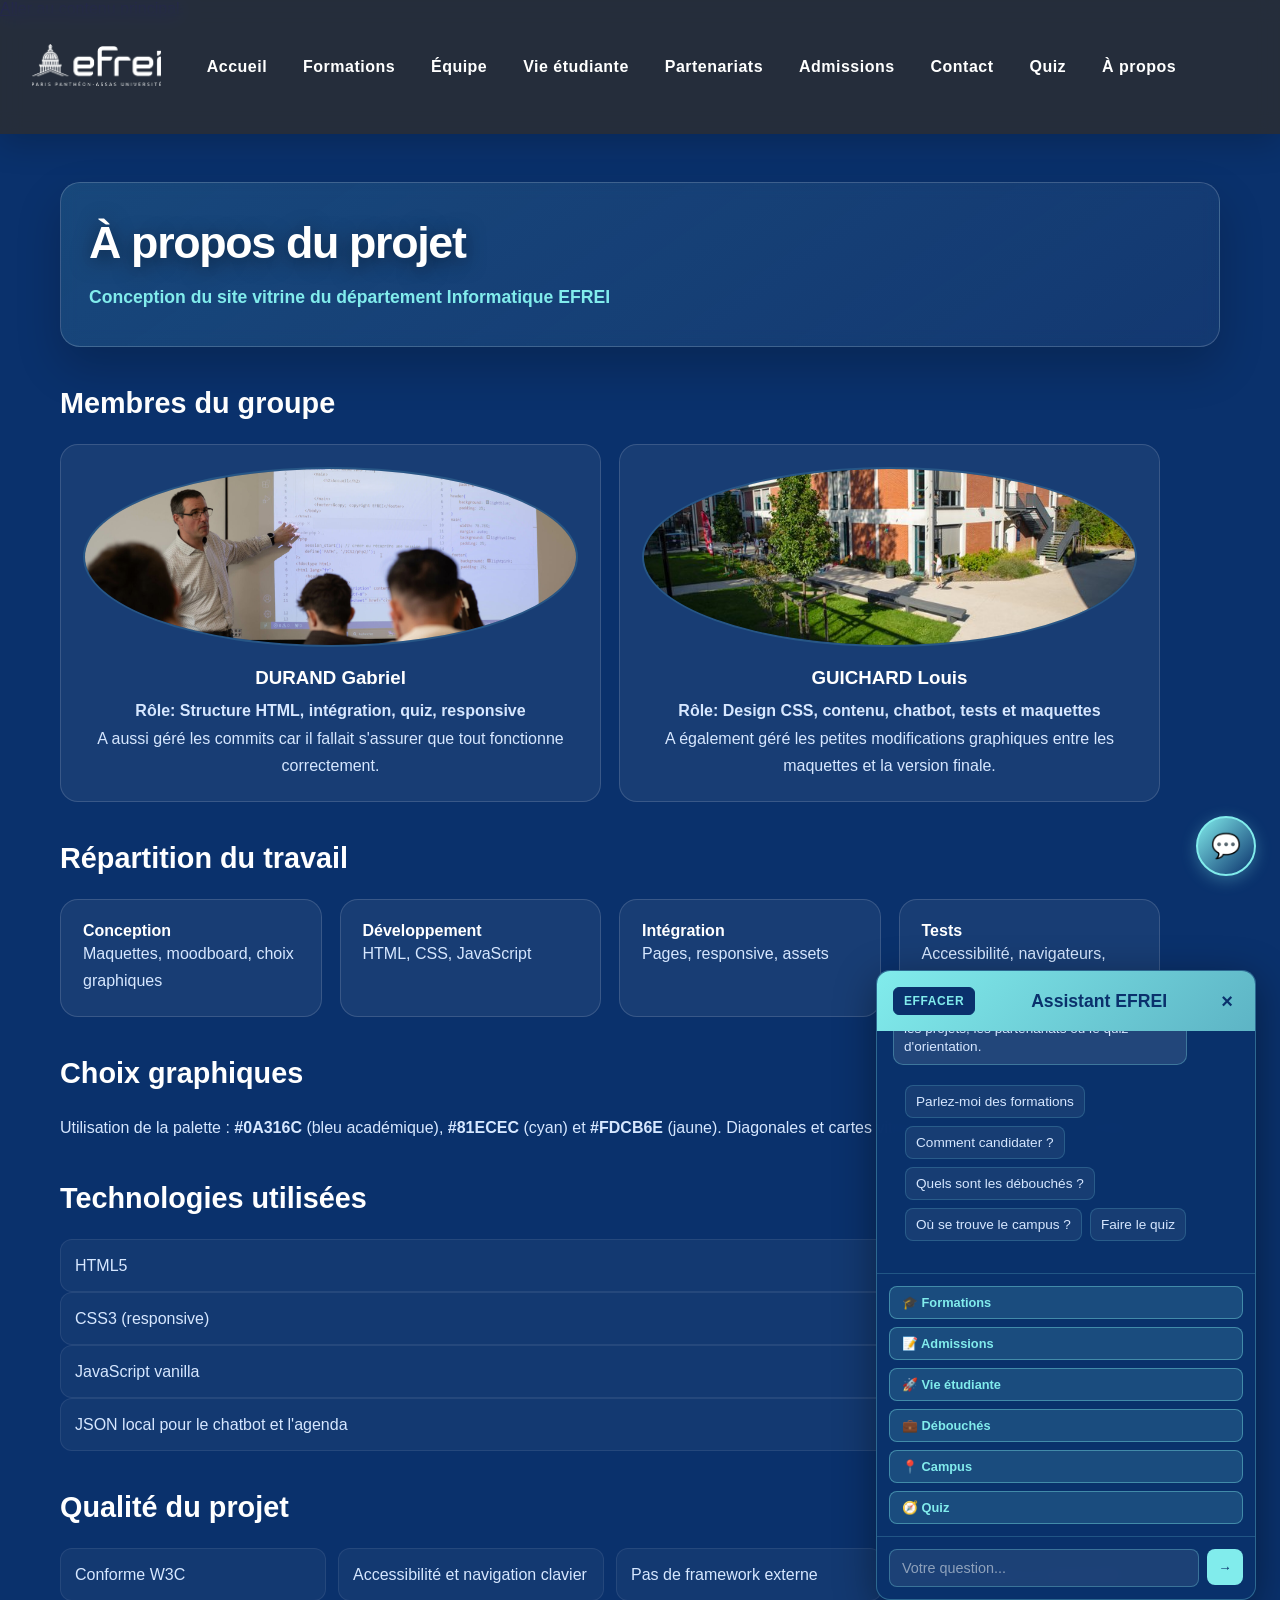
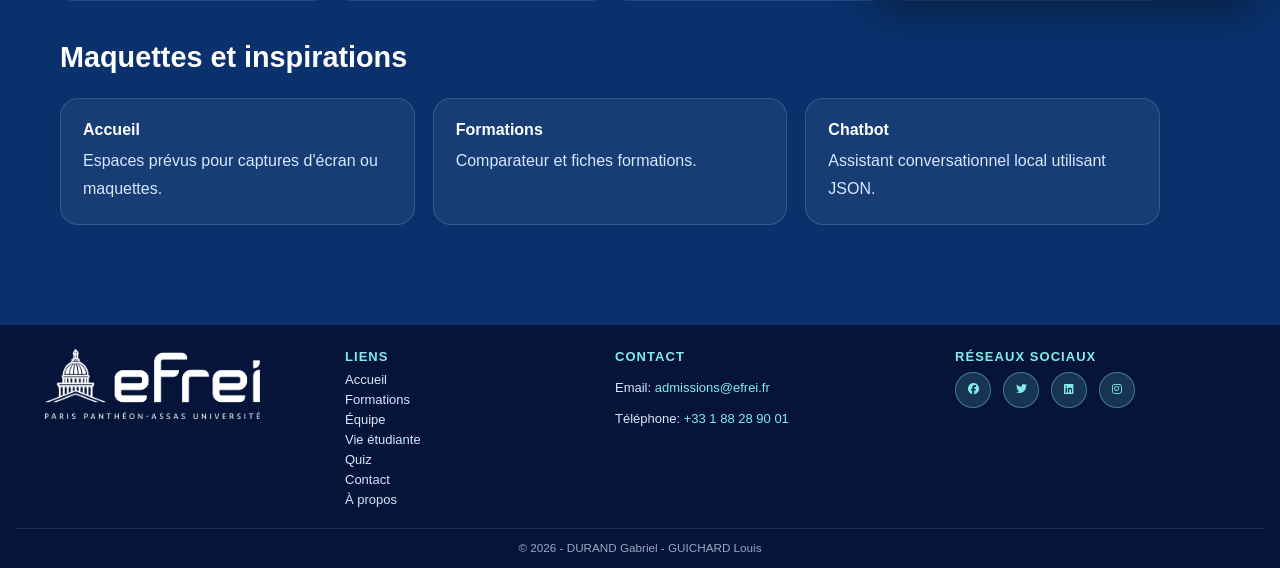
==== commit 71e62328: "Faut juste corriger le chatbot maintenant Co-Authored-By: xxLoops <118184696+xxLoops@users.noreply.g" ====
--- a/html/a-propos.html
+++ b/html/a-propos.html
@@ -19,10 +19,10 @@
             <a href="formations.html">Formations</a>
             <a href="equipe.html">Équipe</a>
             <a href="vie-etudiante.html">Vie étudiante</a>
-            <a href="quiz.html">Quiz</a>
             <a href="partenariats.html">Partenariats</a>
             <a href="admissions.html">Admissions</a>
             <a href="contact.html">Contact</a>
+            <a href="quiz.html">Quiz</a>
             <a href="a-propos.html">À propos</a>
             <button class="nav-toggle" aria-label="Ouvrir le menu" aria-expanded="false" aria-controls="main-nav">☰</button>
         </nav>
--- a/css/style.css
+++ b/css/style.css
@@ -426,6 +426,50 @@
     font-size: 1.1rem;
     line-height: 1.7;
     max-width: 900px;
+}
+
+/* Formations page: rounded cards and images */
+.formations-grid {
+    display: grid;
+    grid-template-columns: repeat(auto-fit, minmax(280px, 1fr));
+    gap: 24px;
+}
+
+.formation-card {
+    background: rgba(255, 255, 255, 0.04);
+    border: 1px solid rgba(255, 255, 255, 0.06);
+    border-radius: 16px;
+    overflow: hidden;
+    display: flex;
+    flex-direction: column;
+    transition: transform 0.25s ease, box-shadow 0.25s ease;
+}
+
+.formation-card:hover {
+    transform: translateY(-6px);
+    box-shadow: 0 18px 40px rgba(0,0,0,0.22);
+}
+
+.formation-card-media img,
+.modern-spaces-content img {
+    width: 100%;
+    height: 220px;
+    object-fit: cover;
+    display: block;
+}
+
+.formation-card .formation-card-media {
+    width: 100%;
+}
+
+/* Ensure rounded corners on media within cards */
+.formation-card .formation-card-media img {
+    border-top-left-radius: 16px;
+    border-top-right-radius: 16px;
+}
+
+.modern-spaces-content img {
+    border-radius: 12px;
 }
 
 .about-project-page .page-hero,
@@ -2324,10 +2368,10 @@
 
 #chatbot-container {
     position: fixed;
-    bottom: -500px;
+    bottom: -700px;
     right: 24px;
-    width: 350px;
-    max-height: 500px;
+    width: 380px;
+    max-height: 70vh;
     background: rgba(10, 49, 108, 0.98);
     border: 1px solid rgba(129, 236, 236, 0.3);
     border-radius: 14px;
@@ -2341,7 +2385,7 @@
 }
 
 #chatbot-container.active {
-    bottom: 100px;
+    bottom: 24px;
 }
 
 .chatbot-header {
@@ -2408,12 +2452,12 @@
 }
 
 .chatbot-message {
-    padding: 10px 12px;
+    padding: 8px 10px;
     border-radius: 10px;
     max-width: 85%;
     word-wrap: break-word;
-    font-size: 0.95rem;
-    line-height: 1.4;
+    font-size: 0.85rem;
+    line-height: 1.3;
 }
 
 .user-message {
@@ -2445,7 +2489,7 @@
     padding: 8px 12px;
     border-radius: 8px;
     cursor: pointer;
-    font-size: 0.85rem;
+    font-size: 0.8rem;
     font-weight: 600;
     transition: all 0.2s ease;
     text-align: left;
@@ -2480,6 +2524,27 @@
     outline: none;
     border-color: #81ECEC;
     background: rgba(255, 255, 255, 0.12);
+}
+
+@media (max-width: 480px) {
+    #chatbot-container {
+        right: 12px;
+        left: 12px;
+        width: auto;
+        max-height: 75vh;
+        bottom: -900px;
+    }
+
+    #chatbot-container.active {
+        bottom: 12px;
+        right: 12px;
+        left: 12px;
+    }
+
+    #chatbot-bubble {
+        right: 16px;
+        bottom: 16px;
+    }
 }
 
 #chatbot-input::placeholder {
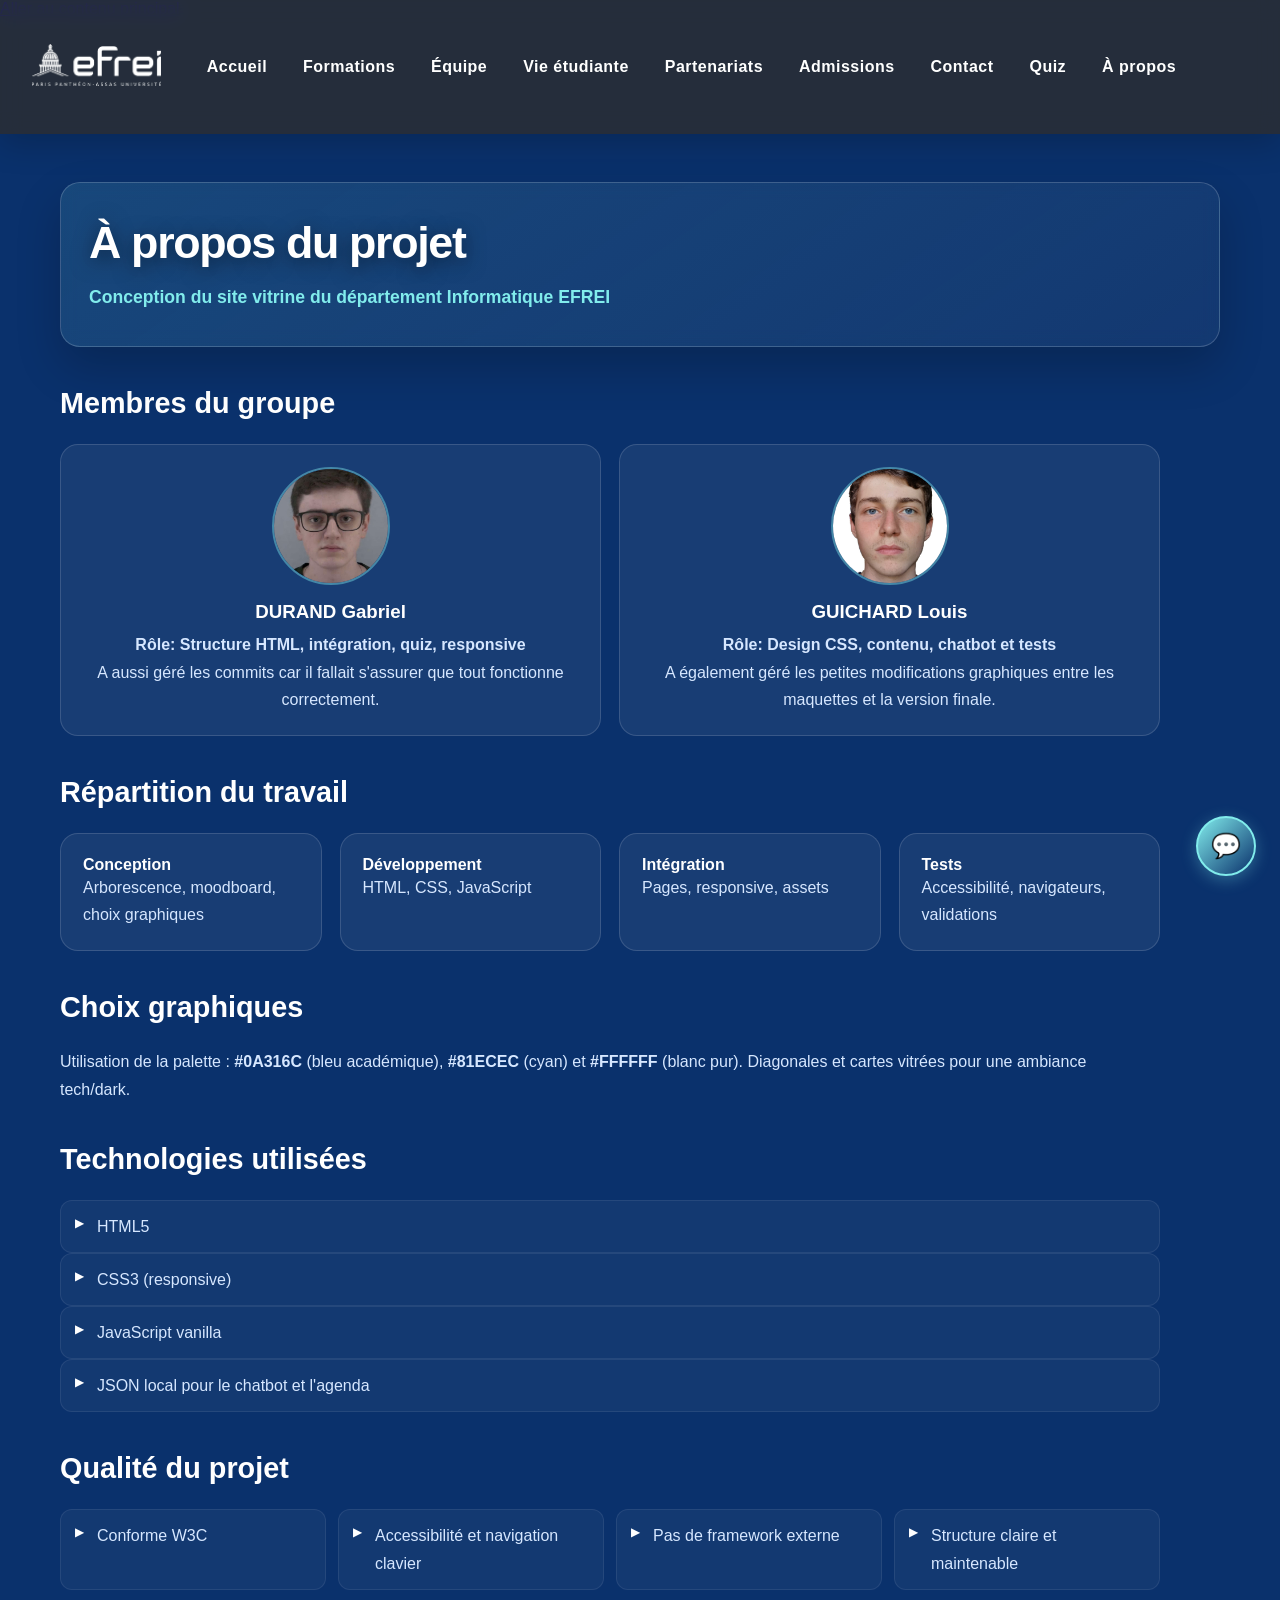
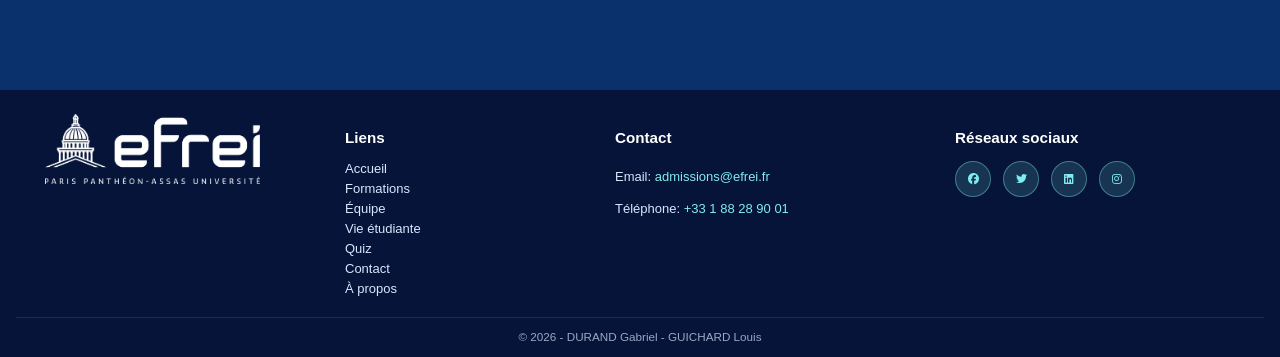
==== commit 1423a22e: "Finalisation projet (validation w3) Co-Authored-By: xxLoops <118184696+xxLoops@users.noreply.github." ====
--- a/html/a-propos.html
+++ b/html/a-propos.html
@@ -38,15 +38,15 @@
             <h2>Membres du groupe</h2>
             <div class="members">
                 <article class="member-card">
-                    <img src="../data/Efrei-equipe.jpg" alt="Illustration du projet EFREI pour Gabriel DURAND">
+                    <img src="../data/Gabriel.jpg" alt="Photo de Gabriel DURAND">
                     <h3>DURAND Gabriel</h3>
                     <p class="role">Rôle: <span id="gabriel-role">Structure HTML, intégration, quiz, responsive</span></p>
                     <p class="bio">A aussi géré les commits car il fallait s'assurer que tout fonctionne correctement.</p>
                 </article>
                 <article class="member-card">
-                    <img src="../data/efrei-team-space.jpg" alt="Illustration du projet EFREI pour Louis GUICHARD">
+                    <img src="../data/Louis.jpg" alt="Photo de Louis GUICHARD">
                     <h3>GUICHARD Louis</h3>
-                    <p class="role">Rôle: <span id="louis-role">Design CSS, contenu, chatbot, tests et maquettes</span></p>
+                    <p class="role">Rôle: <span id="louis-role">Design CSS, contenu, chatbot et tests</span></p>
                     <p class="bio">A également géré les petites modifications graphiques entre les maquettes et la version finale.</p>
                 </article>
             </div>
@@ -55,7 +55,7 @@
         <section class="process-timeline">
             <h2>Répartition du travail</h2>
             <div class="timeline-grid">
-                <div class="timeline-item"><strong>Conception</strong><p>Maquettes, moodboard, choix graphiques</p></div>
+                <div class="timeline-item"><strong>Conception</strong><p>Arborescence, moodboard, choix graphiques</p></div>
                 <div class="timeline-item"><strong>Développement</strong><p>HTML, CSS, JavaScript</p></div>
                 <div class="timeline-item"><strong>Intégration</strong><p>Pages, responsive, assets</p></div>
                 <div class="timeline-item"><strong>Tests</strong><p>Accessibilité, navigateurs, validations</p></div>
@@ -64,7 +64,7 @@
 
         <section class="choices">
             <h2>Choix graphiques</h2>
-            <p>Utilisation de la palette : <strong>#0A316C</strong> (bleu académique), <strong>#81ECEC</strong> (cyan) et <strong>#FDCB6E</strong> (jaune). Diagonales et cartes vitrées pour une ambiance tech/dark.</p>
+            <p>Utilisation de la palette : <strong>#0A316C</strong> (bleu académique), <strong>#81ECEC</strong> (cyan) et <strong>#FFFFFF</strong> (blanc pur). Diagonales et cartes vitrées pour une ambiance tech/dark.</p>
         </section>
 
         <section class="technologies">
@@ -86,24 +86,6 @@
                 <li>Structure claire et maintenable</li>
             </ul>
         </section>
-
-        <section class="mockup-preview-grid">
-            <h2>Maquettes et inspirations</h2>
-            <div class="mockups">
-                <article class="mockup-card">
-                    <h4>Accueil</h4>
-                    <p>Espaces prévus pour captures d'écran ou maquettes.</p>
-                </article>
-                <article class="mockup-card">
-                    <h4>Formations</h4>
-                    <p>Comparateur et fiches formations.</p>
-                </article>
-                <article class="mockup-card">
-                    <h4>Chatbot</h4>
-                    <p>Assistant conversationnel local utilisant JSON.</p>
-                </article>
-            </div>
-        </section>
     </main>
 
     <footer>
@@ -112,7 +94,7 @@
                 <img src="../data/LOGO_EFREI-PRINT_EFREI-WEB.png" alt="Logo EFREI" class="footer-logo">
             </div>
             <div class="footer-section">
-                <h4>Liens</h4>
+                <h3>Liens</h3>
                 <ul>
                     <li><a href="accueil.html">Accueil</a></li>
                     <li><a href="formations.html">Formations</a></li>
@@ -124,12 +106,12 @@
                 </ul>
             </div>
             <div class="footer-section">
-                <h4>Contact</h4>
+                <h3>Contact</h3>
                 <p>Email: <a href="mailto:admissions@efrei.fr">admissions@efrei.fr</a></p>
                 <p>Téléphone: <a href="tel:+33188289001">+33 1 88 28 90 01</a></p>
             </div>
             <div class="footer-section">
-                <h4>Réseaux sociaux</h4>
+                <h3>Réseaux sociaux</h3>
                 <div class="social-links">
                     <a href="https://www.facebook.com/EfreiParis" target="_blank" rel="noopener noreferrer" aria-label="Suivre EFREI sur Facebook"><i class="fab fa-facebook"></i></a>
                     <a href="https://twitter.com/efrei_paris" target="_blank" rel="noopener noreferrer" aria-label="Suivre EFREI sur Twitter"><i class="fab fa-twitter"></i></a>
@@ -143,7 +125,6 @@
         </div>
     </footer>
 
-    <!-- Chatbot -->
     <button id="chatbot-bubble" title="Assistant EFREI">💬</button>
     <div id="chatbot-container">
         <div class="chatbot-header">
--- a/css/style.css
+++ b/css/style.css
@@ -1,7 +1,18 @@
+@import url('https://fonts.googleapis.com/css2?family=Poppins:wght@400;600;700&display=swap');
+
+/* ===== Brand tokens and global reset ===== */
+:root {
+    --efrei-blue: #0A316C;
+    --efrei-blue-dark: #051438;
+    --efrei-cyan: #81ECEC;
+    --efrei-yellow: #FDCB6E;
+    --efrei-white: #ffffff;
+    --efrei-text-soft: #d6e7ff;
+}
+
 *, *::before, *::after {
     box-sizing: border-box;
 }
-@import url('https://fonts.googleapis.com/css2?family=Poppins:wght@400;600;700&display=swap');
 
 body {
     font-family: 'Poppins', Arial, sans-serif;
@@ -11,6 +22,11 @@
     min-height: 100vh;
     overflow-x: hidden;
 }
+html {
+    overflow-x: hidden;
+}
+
+/* ===== Home page sections: stats and quick links ===== */
 .accueil-page .hero-section {
     padding-top: 120px;
 }
@@ -232,6 +248,7 @@
     font-size: 1.05em;
     line-height: 1.5;
 }
+/* ===== Home hero and primary navigation ===== */
 .hero-section {
     position: relative;
     display: flex;
@@ -418,6 +435,8 @@
 .page-hero h1 {
     margin: 0 0 14px;
     line-height: 1.15;
+    overflow-wrap: anywhere;
+    word-break: break-word;
 }
 
 .page-hero p {
@@ -533,6 +552,8 @@
 .cta-button:hover {
     background-color: #062147;
 }
+
+/* ===== Shared footer ===== */
 footer {
     background-color: #051438;
     color: #ffffff;
@@ -744,6 +765,7 @@
     margin: 0;
 }
 
+/* ===== Small decorative easter egg marks ===== */
 .easteregg-mark {
     display: inline-block;
     width: 0.7em;
@@ -754,6 +776,7 @@
     margin-left: 2px;
 }
 
+/* ===== Fixed headers on inner pages ===== */
 .formations-page .site-header,
 .quiz-page .site-header,
 .contact-page .site-header,
@@ -774,7 +797,7 @@
     z-index: 30;
 }
 
-/* About page specific styles */
+/* ===== About page ===== */
 .about-project-page .about-hero {
     background: linear-gradient(135deg, rgba(10,49,108,0.95) 0%, rgba(10,49,108,0.85) 60%);
     color: #ffffff;
@@ -789,6 +812,8 @@
 .about-project-page .about-hero h1 {
     font-size: 2.6rem;
     margin: 0 0 8px;
+    overflow-wrap: anywhere;
+    word-break: break-word;
 }
 .about-project-page .lead {
     color: #81ECEC;
@@ -839,16 +864,13 @@
     border-radius: 10px;
 }
 
-.choices, .technologies, .quality-grid, .mockup-preview-grid {
+.choices, .technologies, .quality-grid {
     max-width: 1100px;
     margin: 20px auto;
     padding: 0 20px 30px;
 }
 .quality-grid ul { list-style: none; padding:0; display:grid; grid-template-columns: repeat(auto-fit,minmax(200px,1fr)); gap:12px; }
 .quality-grid ul li { background: rgba(255,255,255,0.03); padding:12px; border-radius:8px; }
-
-.mockups { display:grid; grid-template-columns: repeat(auto-fit,minmax(220px,1fr)); gap:16px; }
-.mockup-card { background: rgba(255,255,255,0.03); padding:16px; border-radius:12px; }
 
 @media (max-width: 640px) {
     .about-project-page .about-hero { padding: 40px 12px; clip-path:none; }
@@ -856,7 +878,7 @@
     .social-links a { width: auto; height: auto; padding: 6px 10px; border-radius: 6px; }
 }
 
-/* Partners page styles */
+/* ===== Partners page ===== */
 .partners-page .partners-hero {
     background: linear-gradient(135deg, rgba(10,49,108,0.95) 0%, rgba(10,49,108,0.8) 60%);
     color: #fff;
@@ -889,7 +911,7 @@
     .career-table { min-width:640px; }
 }
 
-/* Mobile navigation styles */
+/* ===== Mobile navigation ===== */
 .nav-toggle {
     display: inline-flex;
     background: transparent;
@@ -966,7 +988,7 @@
     background: rgba(5, 20, 40, 0.75) !important;
     display: block !important;
     padding: 0 !important;
-    z-index: 2000 !important; /* au-dessus du chatbot */
+    z-index: 2000 !important;
     overflow-y: auto !important;
     overflow-x: hidden !important;
     backdrop-filter: blur(8px);
@@ -1129,6 +1151,8 @@
     margin: 0 0 14px;
     font-size: 3rem;
     line-height: 1.15;
+    overflow-wrap: anywhere;
+    word-break: break-word;
 }
 
 .formations-hero p {
@@ -1408,11 +1432,27 @@
     letter-spacing: 0.08em;
 }
 
+/* Charte: content lists use triangular bullets instead of classic dots. */
 .formation-card ul {
     margin: 0;
-    padding-left: 20px;
+    padding-left: 0;
+    list-style: none;
     color: #ffffff;
     line-height: 1.7;
+}
+
+.formation-card ul li {
+    position: relative;
+    padding-left: 22px;
+}
+
+.formation-card ul li::before {
+    content: '▶';
+    position: absolute;
+    left: 0;
+    color: #ffffff;
+    font-size: 0.78em;
+    line-height: 2.1;
 }
 
 .formation-link {
@@ -1517,8 +1557,27 @@
 }
 
 @media (max-width: 600px) {
+    body:not(.accueil-page) main {
+        padding: 120px 14px 12px;
+    }
+
+    .page-hero,
+    .about-project-page .about-hero,
+    .partners-page .partners-hero,
+    .admissions-page .partners-hero,
+    .admissions-page .admissions-hero,
+    .formations-hero,
+    .quiz-hero,
+    .contact-hero,
+    .team-hero,
+    .student-hero {
+        margin-top: 18px !important;
+        margin-bottom: 24px !important;
+        padding: 24px 18px !important;
+    }
+
     .formations-content {
-        padding: 190px 14px 12px;
+        padding: 130px 14px 12px;
     }
 
     .formations-hero {
@@ -1548,6 +1607,7 @@
     }
 }
 
+/* ===== Quiz page ===== */
 .quiz-content {
     max-width: 1100px;
     width: 100%;
@@ -1572,7 +1632,8 @@
     margin: 0 0 14px;
     font-size: 2.6rem;
     line-height: 1.15;
-    white-space: nowrap;
+    overflow-wrap: anywhere;
+    word-break: break-word;
 }
 
 .quiz-hero p {
@@ -1605,6 +1666,7 @@
     justify-content: space-between;
     gap: 20px;
     padding: 20px 22px;
+    min-width: 0;
 }
 
 .quiz-kicker {
@@ -1636,7 +1698,8 @@
     margin: 0;
     color: #d6e7ff;
     font-weight: 600;
-    white-space: nowrap;
+    white-space: normal;
+    overflow-wrap: anywhere;
 }
 
 .quiz-card,
@@ -1649,6 +1712,8 @@
 .quiz-result h2 {
     margin: 0 0 10px;
     font-size: 2rem;
+    overflow-wrap: anywhere;
+    word-break: break-word;
 }
 
 .quiz-help,
@@ -1675,6 +1740,8 @@
     font: inherit;
     cursor: pointer;
     transition: transform 0.2s ease, border-color 0.2s ease, background-color 0.2s ease;
+    overflow-wrap: anywhere;
+    word-break: break-word;
 }
 
 .quiz-option:hover {
@@ -1744,9 +1811,24 @@
 
 .quiz-result ul {
     margin: 18px 0 0;
-    padding-left: 20px;
+    padding-left: 0;
+    list-style: none;
     color: #ffffff;
     line-height: 1.8;
+}
+
+.quiz-result li {
+    position: relative;
+    padding-left: 22px;
+}
+
+.quiz-result li::before {
+    content: '▶';
+    position: absolute;
+    left: 0;
+    color: #ffffff;
+    font-size: 0.72em;
+    line-height: 2.5;
 }
 
 @media (max-width: 900px) {
@@ -1776,7 +1858,7 @@
 
 @media (max-width: 600px) {
     .quiz-content {
-        padding: 190px 14px 12px;
+        padding: 130px 14px 12px;
     }
 
     .quiz-hero {
@@ -1808,7 +1890,7 @@
     }
 }
 
-/* ======================== CONTACT PAGE ======================== */
+/* ======================== CONTACT / TEAM / STUDENT LIFE PAGES ======================== */
 .contact-content,
 .team-content,
 .student-life-content {
@@ -1841,6 +1923,8 @@
     margin: 0 0 14px;
     font-size: 2.8rem;
     line-height: 1.15;
+    overflow-wrap: anywhere;
+    word-break: break-word;
 }
 
 .contact-hero p,
@@ -2124,6 +2208,172 @@
     border-radius: 4px;
 }
 
+/* ===== Public professor profiles ===== */
+.professors-section {
+    margin: 56px 0;
+}
+
+.professors-heading {
+    max-width: 980px;
+    margin-bottom: 28px;
+}
+
+.professors-heading h2 {
+    margin: 0 0 14px;
+    color: #ffffff;
+    font-size: 2rem;
+    line-height: 1.2;
+}
+
+.professors-heading p {
+    margin: 0;
+    color: #d6e7ff;
+    font-size: 1.02rem;
+    line-height: 1.7;
+}
+
+.professors-heading .section-subtitle {
+    margin-bottom: 12px;
+}
+
+.professors-heading .professors-note {
+    margin-top: 10px;
+    color: #81ECEC;
+    font-weight: 700;
+}
+
+.professors-grid {
+    display: grid;
+    grid-template-columns: repeat(auto-fit, minmax(260px, 1fr));
+    gap: 20px;
+}
+
+.professor-card {
+    display: flex;
+    flex-direction: column;
+    min-height: 100%;
+    padding: 20px;
+    background: linear-gradient(145deg, rgba(129, 236, 236, 0.10), rgba(255, 255, 255, 0.035));
+    border: 1px solid rgba(255, 255, 255, 0.14);
+    border-radius: 14px;
+    color: #ffffff;
+    transition: transform 0.25s ease, border-color 0.25s ease, background-color 0.25s ease;
+}
+
+.professor-card:hover {
+    transform: translateY(-5px);
+    border-color: rgba(129, 236, 236, 0.7);
+    background-color: rgba(255, 255, 255, 0.06);
+}
+
+.professor-card-header {
+    display: flex;
+    gap: 14px;
+    align-items: flex-start;
+    margin-bottom: 14px;
+}
+
+.professor-initials {
+    display: inline-flex;
+    flex: 0 0 48px;
+    width: 48px;
+    height: 48px;
+    align-items: center;
+    justify-content: center;
+    border-radius: 50%;
+    background: linear-gradient(135deg, #81ECEC, #0A316C);
+    color: #ffffff;
+    font-size: 0.95rem;
+    font-weight: 800;
+    border: 1px solid rgba(255, 255, 255, 0.28);
+}
+
+.professor-card h3 {
+    margin: 0 0 8px;
+    color: #ffffff;
+    font-size: 1.18rem;
+    line-height: 1.25;
+}
+
+.professor-role {
+    margin: 0;
+    color: #81ECEC;
+    font-size: 0.82rem;
+    font-weight: 700;
+    line-height: 1.45;
+}
+
+.professor-description {
+    margin: 0 0 14px;
+    color: #d6e7ff;
+    font-size: 0.94rem;
+    line-height: 1.65;
+}
+
+.professor-domains {
+    display: flex;
+    flex-wrap: wrap;
+    gap: 8px;
+    margin: 0 0 18px;
+    padding: 0;
+    list-style: none;
+}
+
+.professor-domains li {
+    padding: 6px 10px;
+    border: 1px solid rgba(129, 236, 236, 0.42);
+    border-radius: 999px;
+    background: rgba(129, 236, 236, 0.10);
+    color: #ffffff;
+    font-size: 0.78rem;
+    font-weight: 700;
+    line-height: 1.25;
+}
+
+.professor-source {
+    display: inline-flex;
+    align-items: center;
+    width: fit-content;
+    margin-top: auto;
+    color: #0A316C;
+    background: #81ECEC;
+    text-decoration: none;
+    border-radius: 999px;
+    padding: 9px 13px;
+    font-size: 0.82rem;
+    font-weight: 800;
+    transition: transform 0.2s ease, background-color 0.2s ease;
+}
+
+.professor-source:hover {
+    background: #a2f6f6;
+    transform: translateY(-2px);
+}
+
+@media (max-width: 900px) {
+    .professors-grid {
+        grid-template-columns: repeat(2, minmax(0, 1fr));
+    }
+}
+
+@media (max-width: 600px) {
+    .professors-section {
+        margin: 40px 0;
+    }
+
+    .professors-heading h2 {
+        font-size: 1.55rem;
+    }
+
+    .professors-grid {
+        grid-template-columns: 1fr;
+    }
+
+    .professor-card {
+        padding: 18px;
+    }
+}
+
 .team-values {
     margin-top: 50px;
 }
@@ -2181,10 +2431,20 @@
 }
 
 .club-category li {
+    position: relative;
     color: #d6e7ff;
-    padding: 8px 0;
+    padding: 8px 0 8px 22px;
     border-bottom: 1px solid rgba(255, 255, 255, 0.08);
     font-size: 0.95rem;
+}
+
+.club-category li::before {
+    content: '▶';
+    position: absolute;
+    left: 0;
+    color: #ffffff;
+    font-size: 0.72em;
+    line-height: 2.4;
 }
 
 .club-category li a {
@@ -2306,7 +2566,7 @@
     .contact-content,
     .team-content,
     .student-life-content {
-        padding: 190px 14px 12px;
+        padding: 130px 14px 12px;
     }
 
     .contact-hero,
@@ -2338,6 +2598,13 @@
         width: 100%;
         margin: 8px 0;
     }
+}
+
+/* ===== Chatbot ===== */
+.chatbot-open {
+    overflow: hidden;
+    overscroll-behavior: none;
+    touch-action: none;
 }
 
 /* ======================== CHATBOT STYLES ======================== */
@@ -2368,24 +2635,34 @@
 
 #chatbot-container {
     position: fixed;
-    bottom: -700px;
     right: 24px;
-    width: 380px;
-    max-height: 70vh;
+    bottom: 24px;
+    width: 420px;
+    height: 640px;
+    max-height: calc(100dvh - 48px);
     background: rgba(10, 49, 108, 0.98);
     border: 1px solid rgba(129, 236, 236, 0.3);
-    border-radius: 14px;
+    border-radius: 18px;
     box-shadow: 0 10px 40px rgba(0, 0, 0, 0.4);
     display: flex;
     flex-direction: column;
     overflow: hidden;
     backdrop-filter: blur(10px);
-    transition: bottom 0.3s ease;
+    transform: translate3d(0, calc(100% + 40px), 0);
+    opacity: 0;
+    visibility: hidden;
+    pointer-events: none;
+    transition: transform 0.3s ease, opacity 0.2s ease, visibility 0s linear 0.3s;
+    will-change: transform;
     z-index: 999;
 }
 
 #chatbot-container.active {
-    bottom: 24px;
+    transform: translate3d(0, 0, 0);
+    opacity: 1;
+    visibility: visible;
+    pointer-events: auto;
+    transition: transform 0.3s ease, opacity 0.2s ease;
 }
 
 .chatbot-header {
@@ -2395,6 +2672,7 @@
     display: flex;
     justify-content: space-between;
     align-items: center;
+    gap: 12px;
 }
 
 .chatbot-header h3 {
@@ -2417,6 +2695,7 @@
     justify-content: center;
     font-weight: bold;
     transition: transform 0.2s ease;
+    flex: 0 0 auto;
 }
 
 #chatbot-close:hover {
@@ -2493,6 +2772,7 @@
     font-weight: 600;
     transition: all 0.2s ease;
     text-align: left;
+    overflow-wrap: anywhere;
 }
 
 .chatbot-quick-btn:hover {
@@ -2510,6 +2790,7 @@
 
 #chatbot-input {
     flex: 1;
+    min-width: 0;
     background: rgba(255, 255, 255, 0.08);
     border: 1px solid rgba(129, 236, 236, 0.3);
     border-radius: 8px;
@@ -2524,27 +2805,6 @@
     outline: none;
     border-color: #81ECEC;
     background: rgba(255, 255, 255, 0.12);
-}
-
-@media (max-width: 480px) {
-    #chatbot-container {
-        right: 12px;
-        left: 12px;
-        width: auto;
-        max-height: 75vh;
-        bottom: -900px;
-    }
-
-    #chatbot-container.active {
-        bottom: 12px;
-        right: 12px;
-        left: 12px;
-    }
-
-    #chatbot-bubble {
-        right: 16px;
-        bottom: 16px;
-    }
 }
 
 #chatbot-input::placeholder {
@@ -2564,6 +2824,7 @@
     display: flex;
     align-items: center;
     justify-content: center;
+    flex: 0 0 auto;
 }
 
 .chatbot-send-btn:hover {
@@ -2575,23 +2836,23 @@
     transform: scale(0.95);
 }
 
-/* Mobile responsive */
-@media (max-width: 480px) {
+@media (max-width: 480px) {
+    #chatbot-bubble {
+        right: 16px;
+        bottom: 16px;
+        width: 56px;
+        height: 56px;
+        font-size: 22px;
+    }
+
     #chatbot-container {
-        width: calc(100% - 48px);
-        max-width: none;
-        bottom: -500px;
-        right: 24px;
-        left: 24px;
-    }
-
-    #chatbot-container.active {
-        bottom: 100px;
-    }
-
-    #chatbot-bubble {
-        bottom: 20px;
-        right: 20px;
+        left: 12px;
+        right: 12px;
+        bottom: 12px;
+        width: auto;
+        max-height: calc(100dvh - 24px);
+        border-radius: 16px;
+        transform: translate3d(0, calc(100% + 28px), 0);
     }
 
     .chatbot-message {
@@ -2620,5 +2881,63 @@
     }
 }
 
-/* import appended styles */
-@import url('./_append.css');
+/* Désactive les anciens gros boutons rapides du chatbot */
+.chatbot-quick-buttons,
+.quick-buttons,
+.quick-replies {
+    display: none !important;
+}
+
+/* Suggestions dans la conversation */
+.chatbot-suggestions {
+    display: flex;
+    flex-wrap: wrap;
+    gap: 8px;
+    align-self: flex-start;
+    max-width: 100%;
+    margin-top: 2px;
+}
+
+.chatbot-suggestion-btn {
+    background: rgba(129, 236, 236, 0.12);
+    border: 1px solid rgba(129, 236, 236, 0.45);
+    color: #dffefe;
+    padding: 8px 12px;
+    border-radius: 999px;
+    cursor: pointer;
+    font-family: 'Poppins', Arial, sans-serif;
+    font-size: 0.78rem;
+    font-weight: 600;
+    line-height: 1.3;
+    transition: transform 0.2s ease, background-color 0.2s ease, border-color 0.2s ease;
+}
+
+.chatbot-suggestion-btn:hover {
+    background: rgba(129, 236, 236, 0.28);
+    border-color: #81ECEC;
+    transform: translateY(-2px);
+}
+
+.chatbot-route {
+    align-self: flex-start;
+}
+
+.chatbot-cta {
+    display: inline-flex;
+    align-items: center;
+    justify-content: center;
+    background: #81ECEC;
+    color: #0A316C;
+    text-decoration: none;
+    border-radius: 999px;
+    padding: 9px 14px;
+    font-size: 0.82rem;
+    font-weight: 800;
+    transition: transform 0.2s ease, background-color 0.2s ease;
+}
+
+.chatbot-cta:hover {
+    background: #a2f6f6;
+    transform: translateY(-2px);
+}
+
--- a/css/_append.css
+++ b/css/_append.css
@@ -113,13 +113,12 @@
     line-height: 1.7;
 }
 
-/* Card grids and layouts */
+/* ===== About / partners / admissions shared sections ===== */
 .about-project-page .member-grid,
 .about-project-page .process-timeline,
 .about-project-page .choices,
 .about-project-page .technologies,
 .about-project-page .quality-grid,
-.about-project-page .mockup-preview-grid,
 .partners-page .partners-metrics,
 .partners-page .career-timeline,
 .partners-page .metiers,
@@ -138,7 +137,6 @@
 .about-project-page .choices h2,
 .about-project-page .technologies h2,
 .about-project-page .quality-grid h2,
-.about-project-page .mockup-preview-grid h2,
 .partners-page .partners-metrics h2,
 .partners-page .career-timeline h2,
 .partners-page .metiers h2,
@@ -159,7 +157,6 @@
     .about-project-page .choices h2,
     .about-project-page .technologies h2,
     .about-project-page .quality-grid h2,
-    .about-project-page .mockup-preview-grid h2,
     .partners-page .partners-metrics h2,
     .partners-page .career-timeline h2,
     .partners-page .metiers h2,
@@ -179,7 +176,6 @@
     .about-project-page .choices h2,
     .about-project-page .technologies h2,
     .about-project-page .quality-grid h2,
-    .about-project-page .mockup-preview-grid h2,
     .partners-page .partners-metrics h2,
     .partners-page .career-timeline h2,
     .partners-page .metiers h2,
@@ -195,7 +191,6 @@
 
 .about-project-page .members,
 .about-project-page .timeline-grid,
-.about-project-page .mockups,
 .partners-page .metrics-grid,
 .admissions-page .paths-grid,
 .partners-page .company-cards {
@@ -207,7 +202,6 @@
 @media (max-width: 768px) {
     .about-project-page .members,
     .about-project-page .timeline-grid,
-    .about-project-page .mockups,
     .partners-page .metrics-grid,
     .admissions-page .paths-grid,
     .partners-page .company-cards {
@@ -219,7 +213,6 @@
 @media (max-width: 480px) {
     .about-project-page .members,
     .about-project-page .timeline-grid,
-    .about-project-page .mockups,
     .partners-page .metrics-grid,
     .admissions-page .paths-grid,
     .partners-page .company-cards {
@@ -228,10 +221,9 @@
     }
 }
 
-/* Card styles */
+/* ===== Shared cards ===== */
 .about-project-page .member-card,
 .about-project-page .timeline-item,
-.about-project-page .mockup-card,
 .partners-page .metric-card,
 .admissions-page .path-card,
 .partners-page .company-card,
@@ -246,7 +238,6 @@
 
 .about-project-page .member-card:hover,
 .about-project-page .timeline-item:hover,
-.about-project-page .mockup-card:hover,
 .partners-page .metric-card:hover,
 .admissions-page .path-card:hover,
 .partners-page .company-card:hover,
@@ -256,25 +247,27 @@
     background: rgba(255, 255, 255, 0.1);
 }
 
-.about-project-page .member-card img,
-.about-project-page .mockup-card img {
-    width: 100%;
-    height: 180px;
+.about-project-page .member-card img {
+    display: block;
+    width: 118px;
+    height: 118px;
     object-fit: cover;
-    margin-bottom: 16px;
+    object-position: center;
+    margin: 0 auto 16px;
+    border-radius: 50%;
+    border: 2px solid rgba(129, 236, 236, 0.42);
 }
 
 @media (max-width: 480px) {
-    .about-project-page .member-card img,
-    .about-project-page .mockup-card img {
-        height: 140px;
+    .about-project-page .member-card img {
+        width: 96px;
+        height: 96px;
         margin-bottom: 12px;
     }
 }
 
 .about-project-page .member-card h3,
 .about-project-page .timeline-item strong,
-.about-project-page .mockup-card h4,
 .partners-page .metric-card h3,
 .admissions-page .path-card h3,
 .partners-page .company-card h3 {
@@ -286,7 +279,6 @@
 .about-project-page .member-card .role,
 .about-project-page .member-card .bio,
 .about-project-page .timeline-item p,
-.about-project-page .mockup-card p,
 .partners-page .metric-card p,
 .admissions-page .path-card p,
 .partners-page .company-card p,
@@ -300,7 +292,7 @@
     margin: 0;
 }
 
-/* Partnerships metrics - enlargement */
+/* ===== Partnerships metrics ===== */
 .partners-page .metric-card h3 {
     font-size: 30px !important;
     line-height: 1.15 !important;
@@ -312,7 +304,7 @@
     line-height: 1.55 !important;
 }
 
-/* Lists */
+/* ===== Lists ===== */
 .about-project-page .quality-grid ul,
 .about-project-page .technologies ul,
 .admissions-page .steps-list {
@@ -341,10 +333,22 @@
 
 .about-project-page .quality-grid ul li,
 .about-project-page .technologies li {
+    position: relative;
     padding: 12px 14px;
+    padding-left: 36px;
     border-radius: 12px;
     background: rgba(255, 255, 255, 0.04);
     border: 1px solid rgba(255, 255, 255, 0.08);
+}
+
+.about-project-page .quality-grid ul li::before,
+.about-project-page .technologies li::before {
+    content: '▶';
+    position: absolute;
+    left: 14px;
+    top: 13px;
+    color: #ffffff;
+    font-size: 0.72em;
 }
 
 .admissions-page .steps-list li {
@@ -838,7 +842,6 @@
 
     .about-project-page .members,
     .about-project-page .timeline-grid,
-    .about-project-page .mockups,
     .partners-page .metrics-grid,
     .admissions-page .paths-grid,
     .partners-page .company-cards,
